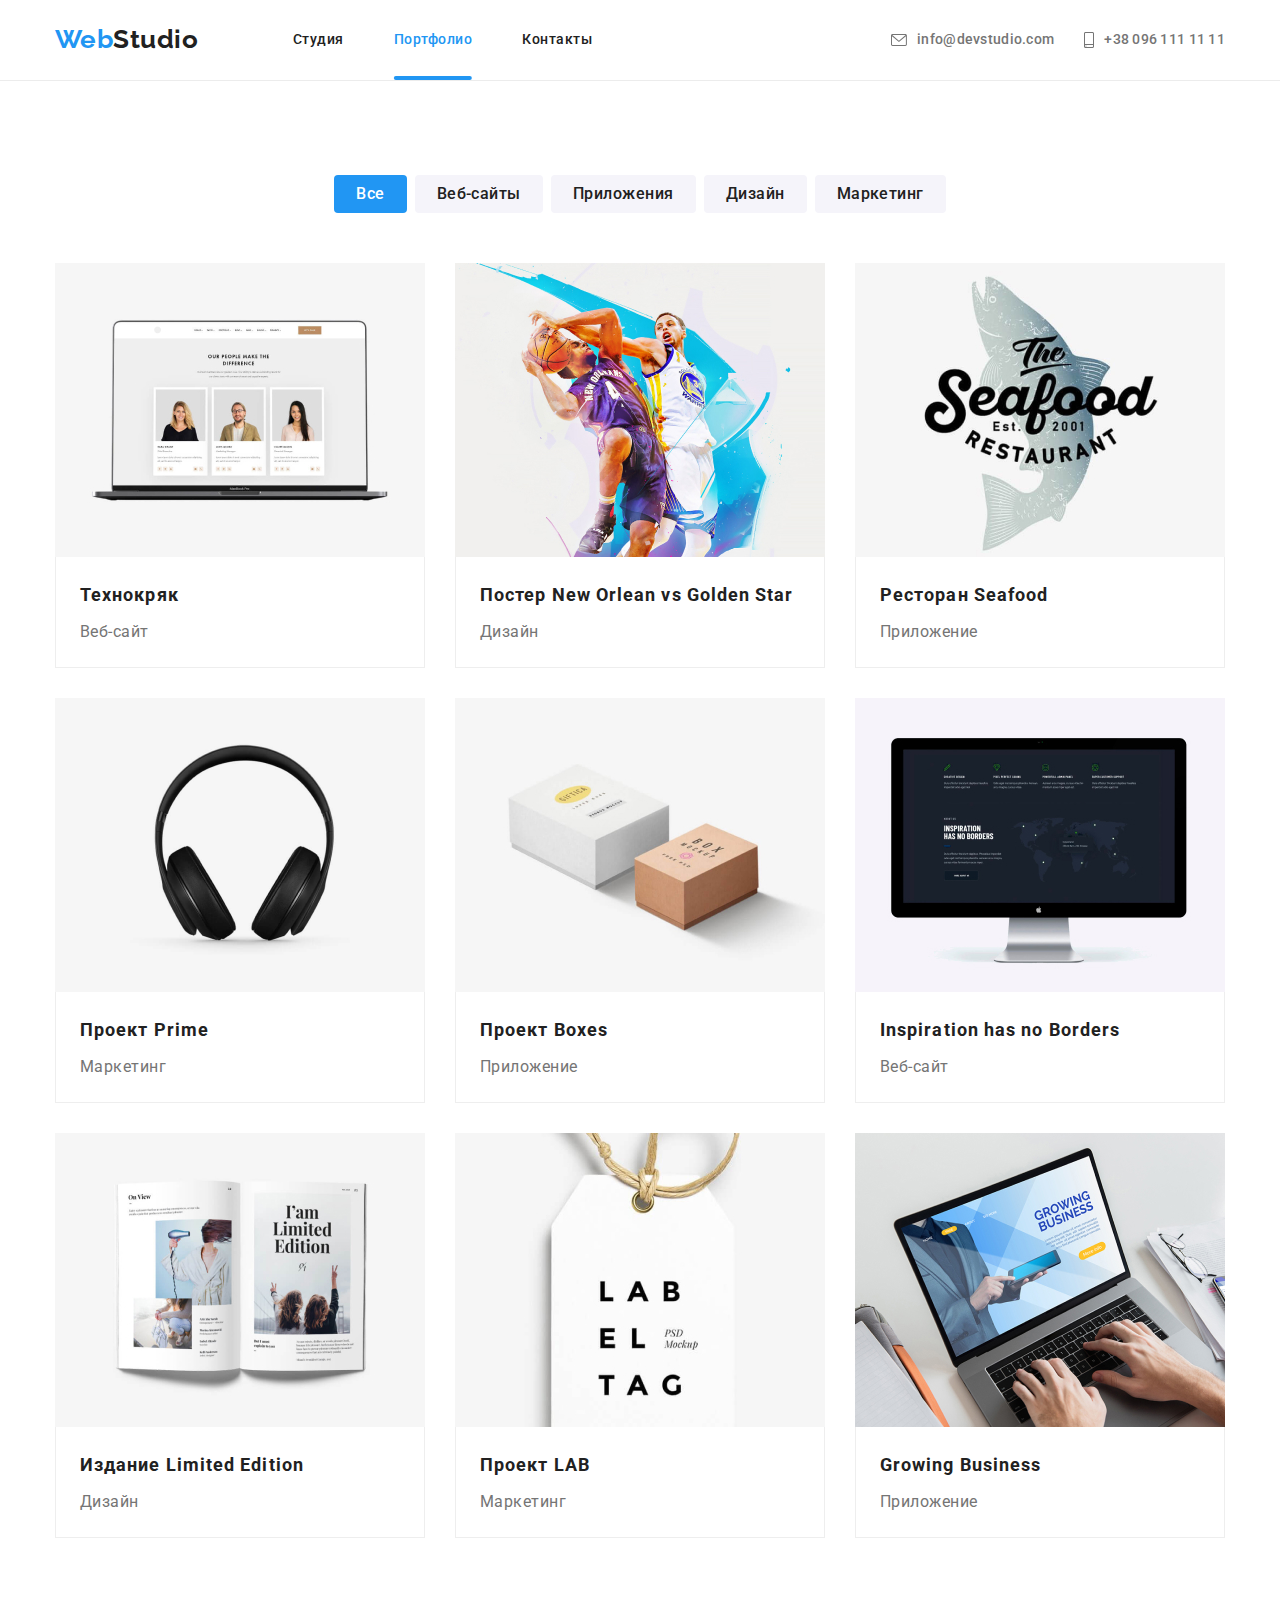
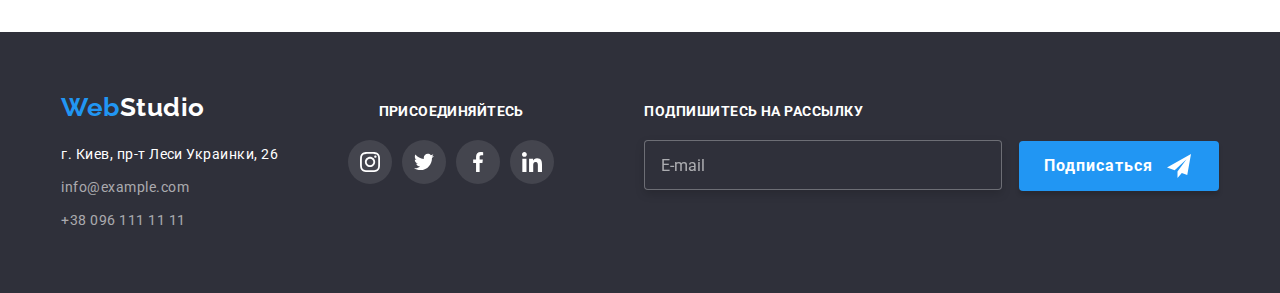
==== portfolio.html @ d3f5402f "HW 7 start" ====
<!DOCTYPE html>
<html lang="ru">
  <head>
    <meta charset="UTF-8" />
    <meta http-equiv="X-UA-Compatible" content="IE=edge" />
    <meta name="viewport" content="width=device-width, initial-scale=1.0" />
    <title>Portfolio</title>
    <link
      href="https://fonts.googleapis.com/css2?family=Raleway:wght@700&family=Roboto:wght@400;500;700;900&display=swap"
      rel="stylesheet"
    />
    <link
      rel="stylesheet"
      href="https://cdnjs.cloudflare.com/ajax/libs/modern-normalize/1.1.0/modern-normalize.min.css"
    />
    <link rel="stylesheet" href="./css/styles.css" />
  </head>
  <body>
    <!-- Шапка сайта -->
    <header class="main-header">
      <div class="container header-container">
        <nav class="main-nav">
          <a href="./index.html" class="logo">
            <span class="web">Web</span>Studio</a
          >
          <ul class="site-nav">
            <li class="item">
              <a class="link" href="./index.html">Студия</a>
            </li>
            <li class="item">
              <a class="link current" href="./portfolio.html">Портфолио</a>
            </li>
            <li class="item"><a class="link" href="">Контакты</a></li>
          </ul>
        </nav>
        <ul class="auth-nav list">
          <li class="item">
            <a href="mailto:info@devstudio.com" class="link">
              <svg width="16" height="12" class="contact-icon">
                <use href="./images/symbol-defs.svg#icon-envelope"></use>
              </svg>
              info@devstudio.com</a
            >
          </li>
          <li class="item">
            <a href="tel:+380961111111" class="link">
              <svg width="10" height="16" class="contact-icon">
                <use href="./images/symbol-defs.svg#icon-smartphone"></use></svg
              >+38 096 111 11 11</a
            >
          </li>
        </ul>
      </div>
    </header>
    <!-- фильтр -->
    <main>
      <section class="section filter">
        <div class="container">
          <h1 hidden>Навигация</h1>
          <ul class="filter-btn">
            <li class="btn">
              <button type="button" class="current">Все</button>
            </li>
            <li class="btn"><button type="button">Веб-сайты</button></li>
            <li class="btn"><button type="button">Приложения</button></li>
            <li class="btn"><button type="button">Дизайн</button></li>
            <li class="btn"><button type="button">Маркетинг</button></li>
          </ul>

          <ul class="filter-nav">
            <li class="nav-img">
              <article class="card">
                <div class="overlay-system">
                  <div class="card-thumb">
                    <img
                      src="./images/notebook.jpg"
                      alt="notebook"
                      width="370"
                    />
                  </div>

                  <div class="overlay">
                    <p class="overlay-text">
                      Ресурс предлагает комплексные предложения с разным уровнем
                      функционала и сервисов. Все это позволит посетителю
                      получить исчерпывающие сведения о компании или частном
                      лице.
                    </p>
                  </div>
                </div>
                <div class="card-content">
                  <h2 class="header">Технокряк</h2>
                  <p class="header paragrpaph">Веб-сайт</p>
                </div>
              </article>
            </li>

            <li class="nav-img">
              <article class="card">
                <div class="overlay-system">
                  <div class="card-thumb">
                    <img
                      src="./images/players.jpg"
                      alt="notebook"
                      width="370"
                    />
                  </div>

                  <div class="overlay">
                    <p class="overlay-text">
                      Ресурс предлагает комплексные предложения с разным уровнем
                      функционала и сервисов. Все это позволит посетителю
                      получить исчерпывающие сведения о компании или частном
                      лице.
                    </p>
                  </div>
                </div>
                <div class="card-content">
                  <h2 class="header">Постер New Orlean vs Golden Star</h2>
                  <p class="header paragrpaph">Дизайн</p>
                </div>
              </article>
            </li>

            <li class="nav-img">
              <article class="card">
                <div class="overlay-system">
                  <div class="card-thumb">
                    <img
                      src="./images/seafood.jpg"
                      alt="notebook"
                      width="370"
                    />
                  </div>

                  <div class="overlay">
                    <p class="overlay-text">
                      Ресурс предлагает комплексные предложения с разным уровнем
                      функционала и сервисов. Все это позволит посетителю
                      получить исчерпывающие сведения о компании или частном
                      лице.
                    </p>
                  </div>
                </div>
                <div class="card-content">
                  <h2 class="header">Ресторан Seafood</h2>
                  <p class="header paragrpaph">Приложение</p>
                </div>
              </article>
            </li>

            <li class="nav-img">
              <article class="card">
                <div class="overlay-system">
                  <div class="card-thumb">
                    <img
                      src="./images/headphones.png"
                      alt="notebook"
                      width="370"
                    />
                  </div>

                  <div class="overlay">
                    <p class="overlay-text">
                      Ресурс предлагает комплексные предложения с разным уровнем
                      функционала и сервисов. Все это позволит посетителю
                      получить исчерпывающие сведения о компании или частном
                      лице.
                    </p>
                  </div>
                </div>
                <div class="card-content">
                  <h2 class="header">Проект Prime</h2>
                  <p class="header paragrpaph">Маркетинг</p>
                </div>
              </article>
            </li>

            <li class="nav-img">
              <article class="card">
                <div class="overlay-system">
                  <div class="card-thumb">
                    <img src="./images/boxes.jpg" alt="notebook" width="370" />
                  </div>

                  <div class="overlay">
                    <p class="overlay-text">
                      Ресурс предлагает комплексные предложения с разным уровнем
                      функционала и сервисов. Все это позволит посетителю
                      получить исчерпывающие сведения о компании или частном
                      лице.
                    </p>
                  </div>
                </div>
                <div class="card-content">
                  <h2 class="header">Проект Boxes</h2>
                  <p class="header paragrpaph">Приложение</p>
                </div>
              </article>
            </li>

            <li class="nav-img">
              <article class="card">
                <div class="overlay-system">
                  <div class="card-thumb">
                    <img
                      src="./images/inspiration.jpg"
                      alt="notebook"
                      width="370"
                    />
                  </div>

                  <div class="overlay">
                    <p class="overlay-text">
                      Ресурс предлагает комплексные предложения с разным уровнем
                      функционала и сервисов. Все это позволит посетителю
                      получить исчерпывающие сведения о компании или частном
                      лице.
                    </p>
                  </div>
                </div>
                <div class="card-content">
                  <h2 class="header">Inspiration has no Borders</h2>
                  <p class="header paragrpaph">Веб-сайт</p>
                </div>
              </article>
            </li>

            <li class="nav-img">
              <article class="card">
                <div class="overlay-system">
                  <div class="card-thumb">
                    <img
                      src="./images/limited.jpg"
                      alt="notebook"
                      width="370"
                    />
                  </div>

                  <div class="overlay">
                    <p class="overlay-text">
                      Ресурс предлагает комплексные предложения с разным уровнем
                      функционала и сервисов. Все это позволит посетителю
                      получить исчерпывающие сведения о компании или частном
                      лице.
                    </p>
                  </div>
                </div>
                <div class="card-content">
                  <h2 class="header">Издание Limited Edition</h2>
                  <p class="header paragrpaph">Дизайн</p>
                </div>
              </article>
            </li>

            <li class="nav-img">
              <article class="card">
                <div class="overlay-system">
                  <div class="card-thumb">
                    <img src="./images/lab.jpg" alt="notebook" width="370" />
                  </div>

                  <div class="overlay">
                    <p class="overlay-text">
                      Ресурс предлагает комплексные предложения с разным уровнем
                      функционала и сервисов. Все это позволит посетителю
                      получить исчерпывающие сведения о компании или частном
                      лице.
                    </p>
                  </div>
                </div>
                <div class="card-content">
                  <h2 class="header">Проект LAB</h2>
                  <p class="header paragrpaph">Маркетинг</p>
                </div>
              </article>
            </li>

            <li class="nav-img">
              <article class="card">
                <div class="overlay-system">
                  <div class="card-thumb">
                    <img
                      src="./images/business.jpg"
                      alt="notebook"
                      width="370"
                    />
                  </div>

                  <div class="overlay">
                    <p class="overlay-text">
                      Ресурс предлагает комплексные предложения с разным уровнем
                      функционала и сервисов. Все это позволит посетителю
                      получить исчерпывающие сведения о компании или частном
                      лице.
                    </p>
                  </div>
                </div>
                <div class="card-content">
                  <h2 class="header">Growing Business</h2>
                  <p class="header paragrpaph">Приложение</p>
                </div>
              </article>
            </li>
          </ul>
        </div>
      </section>
    </main>
    <!-- футер -->
    <footer class="footer">
      <div class="container">
        <div class="footer-all">
          <div class="footer-contact">
            <a class="logo" href="./index.html"
              ><span class="accent">Web</span>Studio</a
            >
            <address class="location">
              <ul class="location-adress">
                <li>г. Киев, пр-т Леси Украинки, 26</li>
                <li>
                  <a class="connection" href="mailto:info@example.com"
                    >info@example.com</a
                  >
                </li>
                <li>
                  <a href="tel:+380961111111" class="connection"
                    >+38 096 111 11 11</a
                  >
                </li>
              </ul>
            </address>
          </div>
          <div class="soc">
            <p class="join">присоединяйтесь</p>
            <ul class="socials socials-footer">
              <li>
                <a href="" class="footer-link"
                  ><svg width="20" height="20" class="socials-links">
                    <use href="./images/symbol-defs.svg#icon-instagram-2"></use>
                  </svg>
                </a>
              </li>
              <li>
                <a href="" class="footer-link"
                  ><svg width="20" height="20" class="socials-links">
                    <use href="./images/symbol-defs.svg#icon-twitter-1"></use>
                  </svg>
                </a>
              </li>
              <li>
                <a href="" class="footer-link"
                  ><svg width="20" height="20" class="socials-links">
                    <use href="./images/symbol-defs.svg#icon-facebook-1"></use>
                  </svg>
                </a>
              </li>
              <li>
                <a href="" class="footer-link"
                  ><svg width="20" height="20" class="socials-links">
                    <use href="./images/symbol-defs.svg#icon-linkedin-1"></use>
                  </svg>
                </a>
              </li>
            </ul>
          </div>
          <div class="form-footer">
            <p>Подпишитесь на рассылку</p>
            <form name="email" autocomplete="on">
              <label>
                <input
                  type="text"
                  name="email"
                  placeholder="E-mail"
                  class="mail-form"
                />
              </label>

              <button type="submit" class="subscription-btn">
                Подписаться
                <svg width="24" height="24" class="subscription-icon">
                  <use href="./images/symbol-defs.svg#icon-send"></use>
                </svg>
              </button>
            </form>
          </div>
        </div>
      </div>
    </footer>
  </body>
</html>
---- css/styles.css ----
:root {
  --primary-text-color: #212121;
  --description-text-color: #757575;
  --accent-color: #2196f3;
  --primary-background-color: #ffffff;
}

body {
  font-family: "Roboto", "Raleway", sans-serif;
  background-color: var(--primary-background-color);
  color: var(--primary-text-color);
  letter-spacing: 0.03em;
  margin: 0;
}

ul li {
  list-style: none;
}

img {
  max-width: 100%;
  display: block;
  height: auto;
}

.container {
  width: 1200px;
  padding-left: 15px;
  padding-right: 15px;
  margin-left: auto;
  margin-right: auto;
}

.header-container {
  display: flex;
}
/* WebStudio logo */

nav .logo {
  color: var(--primary-text-color);
  font-family: Raleway, sans-serif;
  font-weight: 700;
  font-size: 26px;
  line-height: 1.2;
  text-decoration: none;
  margin: 0;
  transition: color 250ms cubic-bezier(0.4, 0, 0.2, 1);
}

.web {
  color: var(--accent-color);
}

nav .logo:hover,
nav .logo:focus {
  color: var(--accent-color);
}
/* навигация в хедере */

.main-header {
  border-bottom: 1px solid #ececec;
}

.site-nav {
  display: flex;
  margin: 0;
  padding: 0;
  margin-left: 93px;
}

.site-nav .item {
  position: relative;
}

.site-nav .item + .item {
  margin-left: 50px;
}

.site-nav .link {
  color: var(--primary-text-color);
  font-family: Roboto, sans-serif;
  font-weight: 500;
  font-size: 14px;
  line-height: 1.14;
  text-decoration: none;
  display: block;
  padding-top: 32px;
  padding-bottom: 32px;
  transition: color 250ms cubic-bezier(0.4, 0, 0.2, 1);
}

.site-nav .link:hover,
.site-nav .link:focus {
  color: var(--accent-color);
}

.site-nav .current {
  color: var(--accent-color);
}

.site-nav .current::after {
  position: absolute;
  content: "";
  top: 100%;
  left: 50%;
  transform: translate(-50%, -100%);
  width: 100%;
  height: 4px;
  background-color: var(--accent-color);
  border-radius: 2px;
}

.list {
  padding: 0;
}

.auth-nav .link {
  color: var(--description-text-color);
  font-family: Roboto, sans-serif;
  font-weight: 500;
  font-size: 14px;
  line-height: 1.14;
  letter-spacing: 0.02em;
  text-decoration: none;
  display: flex;
  align-items: center;
  fill: var(--description-text-color);
  padding-top: 32px;
  padding-bottom: 32px;
  transition: color 250ms cubic-bezier(0.4, 0, 0.2, 1),
    fill 250ms cubic-bezier(0.4, 0, 0.2, 1);
}

.auth-nav {
  display: flex;
  margin-left: auto;
  margin-bottom: 0;
  margin-top: 0;
  align-items: center;
}

.auth-nav .item:last-child {
  margin: 0;
}

.auth-nav .item + .item {
  margin-left: 30px;
}

.auth-nav .link:hover,
.auth-nav .link:focus {
  color: var(--accent-color);
  fill: var(--accent-color);
}

/* Секция герой */
.section.hero {
  text-align: center;
  max-width: 1600px;
  padding-top: 200px;
  padding-bottom: 200px;
  background-color: #2f303a;
  background-position: center;
  background-size: cover;
  background-repeat: no-repeat;
  background-image: linear-gradient(
      rgba(47, 48, 58, 0.4) 100%,
      rgba(47, 48, 58, 0.4) 100%
    ),
    url(../images/hero.jpg);
}

.hero .decision {
  font-family: Roboto, sans-serif;
  font-weight: 900;
  font-size: 44px;
  line-height: 1.36;
  text-align: center;
  letter-spacing: 0.06em;
  text-transform: uppercase;
  color: var(--primary-background-color);
  margin: 0;
  margin-bottom: 30px;
}

.hero-button {
  cursor: pointer;
  color: var(--primary-background-color);
  background-color: var(--accent-color);
  font-family: Roboto, sans-serif;
  font-weight: 700;
  font-size: 16px;
  line-height: 1.88;
  display: inline-block;
  letter-spacing: 0.06em;
  padding: 10px 32px;
  border-radius: 4px;
  border: none;
  text-align: center;
  transition: background-color 250ms cubic-bezier(0.4, 0, 0.2, 1);
}

.hero-button:hover,
.hero-button:focus {
  background-color: #188ce8;
}

/* основная секция */

.main-nav {
  display: flex;
  align-items: center;
}

.details {
  font-family: Roboto, sans-serif;
}

.details-description {
  font-family: Roboto, sans-serif;
  font-weight: 700;
  font-size: 14px;
  line-height: 1.14;
  text-transform: uppercase;
  margin: 0;
  margin-bottom: 10px;
}

.details-information {
  color: var(--description-text-color);
  font-size: 14px;
  line-height: 1.71;
  margin: 0;
  width: 270px;
}

.container-details {
  margin: 0;
  padding: 0;
  display: flex;
}

.container-details li {
  margin-right: 30px;
}

.container-details li:last-child {
  margin: 0;
}

.details-logo {
  font-family: Roboto, sans-serif;
  font-weight: 700;
  font-size: 36px;
  line-height: 1.17;
  margin: 0;
  margin-bottom: 50px;
  text-align: center;
}

.work-list {
  margin: 0;
  padding: 0;
  display: flex;
}

.work-list li {
  width: 370px;
  margin-right: 30px;
}

.work-list li {
  position: relative;
}

.work-list p {
  position: absolute;
  width: 100%;
  height: 70px;
  bottom: 0;
  left: 0;
  margin: 0;
  color: var(--primary-background-color);
  text-align: center;

  font-family: "Roboto", sans-serif;
  font-weight: 700;
  font-size: 14px;
  line-height: 1.14;
  padding-bottom: 27px;
  padding-top: 27px;
  text-transform: uppercase;

  background-color: rgba(47, 48, 58, 0.8);
}

.work-list li:last-child {
  margin-right: 0;
}

/* Наша команда */

.teamates {
  display: flex;
}

.our-teamates {
  margin-right: 30px;
}

.our-teamates:last-child {
  margin-right: 0;
}

.team-list {
  background: #f5f4fa;
}

.teamates {
  margin: 0;
  padding: 0;
}

.team-list h2 {
  font-weight: 700;
  font-size: 36px;
  line-height: 1.16;
  margin: 0;
  margin-bottom: 50px;
  text-align: center;
}

.team-list h3 {
  font-family: Roboto, sans-serif;
  font-weight: 500;
  font-size: 16px;
  line-height: 1.18;
  margin: 0;
  text-align: center;
  margin-bottom: 10px;
}

.team-list p {
  font-size: 16px;
  line-height: 1.18;
  color: var(--description-text-color);
  margin: 0;
  text-align: center;
}

/* Футер */
.footer {
  background-color: #2f303a;
  padding: 60px 0;
}

.logo {
  font-family: Raleway, sans-serif;
  min-width: 145px;
  font-weight: 700;
  font-size: 26px;
  line-height: 1.19;
  text-decoration: none;
  color: var(--primary-background-color);
  display: inline-block;
  margin-bottom: 20px;
  transition: color 250ms cubic-bezier(0.4, 0, 0.2, 1);
}

.logo:hover,
.logo:focus {
  color: var(--accent-color);
}

.logo .accent {
  color: var(--accent-color);
}

.location {
  font-size: 14px;
  line-height: 1.71;
  color: var(--primary-background-color);
  font-style: normal;
}

.location ul {
  margin: 0;
  padding: 0;
}

.location li {
  margin-bottom: 9px;
}

.location li:last-child {
  margin-bottom: 0;
}

.adress .connection {
  margin-bottom: 9px;
}

.connection {
  font-family: Roboto, sans-serif;
  font-size: 14px;
  line-height: 1.71;
  color: rgba(255, 255, 255, 0.6);
  text-decoration: none;
  font-style: normal;
  transition: color 250ms cubic-bezier(0.4, 0, 0.2, 1);
}

.connection:hover,
.connection:focus {
  color: var(--accent-color);
}

/* Портфолио */
/* фильтр */

.btn {
  margin-right: 8px;
}

.btn:last-child {
  margin: 0;
}

.filter button {
  cursor: pointer;
  color: var(--primary-text-color);
  font-family: Roboto, sans-serif;
  font-weight: 500;
  font-size: 16px;
  line-height: 1.62;
  padding: 6px 22px;
  border: none;
  border-radius: 4px;
  background-color: #f5f4fa;
  text-align: center;
  letter-spacing: 0.03em;
  transition: color 250ms cubic-bezier(0.4, 0, 0.2, 1),
    background-color 250ms cubic-bezier(0.4, 0, 0.2, 1),
    box-shadow 250ms cubic-bezier(0.4, 0, 0.2, 1);
}

.filter-btn {
  display: flex;
  justify-content: center;
  margin-bottom: 50px;
  margin-top: 0;
  padding: 0;
}

.filter-btn .current {
  color: var(--primary-background-color);
  background-color: var(--accent-color);
}

.filter button:hover,
.filter button:focus {
  color: var(--primary-background-color);
  background-color: var(--accent-color);
  box-shadow: 0px 3px 1px rgba(0, 0, 0, 0.1), 0px 1px 2px rgba(0, 0, 0, 0.08),
    0px 2px 2px rgba(0, 0, 0, 0.12);
}

.filter-nav {
  display: flex;
  flex-wrap: wrap;
  padding-top: 94px;
  padding-bottom: 94px;
  margin: 0;
  padding: 0;
  justify-content: center;
}

.filter-nav .nav-img {
  width: 370px;
  margin-right: 30px;
}

.filter-nav .nav-img:nth-child(3n) {
  margin-right: 0;
}

.nav-img:nth-last-child(-n + 3) {
  margin-bottom: 0;
}

.nav-img {
  margin-bottom: 30px;
}

.filter h2 {
  font-family: Roboto, sans-serif;
  font-weight: 700;
  font-size: 18px;
  line-height: 2;
  letter-spacing: 0.06em;
  margin: 0;
  padding: 0;
  margin-bottom: 4px;
}

.filter p {
  font-family: Roboto;
  font-size: 16px;
  line-height: 1.88;
  color: var(--description-text-color);
  margin: 0;
}

.section {
  padding-top: 94px;
  padding-bottom: 94px;
  margin-right: auto;
  margin-left: auto;
}

.work {
  padding-top: 0;
}

/* карточки портфолио */

.card {
  cursor: pointer;
  transition: box-shadow 250ms cubic-bezier(0.4, 0, 0.2, 1);
}

.card:hover,
.card:focus {
  box-shadow: 0px 3px 1px rgba(0, 0, 0, 0.1), 0px 1px 2px rgba(0, 0, 0, 0.08),
    0px 2px 2px rgba(0, 0, 0, 0.12);
}

.card-content {
  padding: 20px 24px;
}

.cards-thumb {
  margin-bottom: 30px;
}

.card-content {
  border-left: 1px solid #eeeeee;
  border-right: 1px solid #eeeeee;
  border-bottom: 1px solid #eeeeee;
  background-color: var(--primary-background-color);
}

.cards {
  box-shadow: 0px 1px 3px rgba(0, 0, 0, 0.12), 0px 1px 1px rgba(0, 0, 0, 0.14),
    0px 2px 1px rgba(0, 0, 0, 0.2);
  margin: 0;
  padding: 0;
  background-color: var(--primary-background-color);
  border-radius: 0px 0px 4px 4px;
  padding-bottom: 30px;
}

.cards-content p {
  margin-bottom: 16px;
}

/* icons */

.icons {
  display: flex;
  align-items: center;
  justify-content: center;
  width: 270px;
  height: 120px;
  text-align: center;
  margin-bottom: 30px;
  background-color: #f5f4fa;
  border-radius: 4px;
}

.contact-icon {
  margin-right: 10px;
  text-align: center;
  justify-content: center;
}

/* team icons */

.socials li {
  margin-right: 10px;
  padding: 0;

  border-radius: 50%;

  text-align: center;
  align-items: center;
  justify-content: center;
  padding-bottom: 30px;
}

.networks-link {
  width: 44px;
  height: 44px;
  display: flex;
  text-align: center;
  align-items: center;
  justify-content: center;
  border-radius: 50%;
  color: #afb1b8;
  transition: background-color 250ms cubic-bezier(0.4, 0, 0.2, 1),
    color 250ms cubic-bezier(0.4, 0, 0.2, 1);
}

.socials-links {
  fill: currentColor;
}

.networks-link:hover,
.networks-link:focus {
  background-color: #188ce8;
  color: var(--primary-background-color);
}

.socials li:last-child {
  margin: 0;
}

/* постоянные клиенты */

.costumers-title {
  margin: 0;
  margin-bottom: 50px;
  text-align: center;
  font-family: "Roboto", sans-serif;
  font-style: normal;
  font-weight: 700;
  font-size: 36px;
  line-height: 1.16;
  text-align: center;
  letter-spacing: 0.03em;
}

.companies {
  margin: 0;
  padding: 0;
  display: flex;
  text-align: center;
  align-items: center;
  justify-content: center;
}

.company-titles {
  margin-right: 30px;
  display: flex;
  align-items: center;
  justify-content: center;
}

.company-titles:last-child {
  margin: 0;
}

.company-titles .company-link {
  display: flex;
  width: 170px;
  height: 92px;
  border: 1px solid #afb1b8;
  color: #afb1b8;
  text-align: center;
  align-items: center;
  justify-content: center;
  border-radius: 4px;
  transition: color 250ms cubic-bezier(0.4, 0, 0.2, 1),
    border-color 250ms cubic-bezier(0.4, 0, 0.2, 1);
}

.comp-logo {
  fill: currentColor;
}

.company-titles .company-link:hover,
.company-titles .company-link:focus {
  color: var(--accent-color);
  border: 1px solid var(--accent-color);
}

/* footer links */

.soc .join {
  color: var(--primary-background-color);
  font-family: "Roboto", sans-serif;
  font-weight: 700;
  font-size: 14px;
  line-height: 1.14;
  letter-spacing: 0.03em;
  text-transform: uppercase;
  text-align: center;
  margin: 0;
  margin-bottom: 20px;
}

.socials {
  display: flex;
  text-align: center;
  align-items: center;
  justify-content: center;
  margin: 0;
  padding: 0;
}

.socials li {
  padding: 0;
}

.socials-footer {
  display: flex;
  text-align: center;
  justify-content: center;
}

.socials-footer .footer-link {
  display: flex;
  width: 44px;
  height: 44px;
  display: flex;
  text-align: center;
  align-items: center;
  justify-content: center;
  border-radius: 50%;
  color: var(--primary-background-color);
  background-color: rgba(255, 255, 255, 0.1);
  transition: background-color 250ms cubic-bezier(0.4, 0, 0.2, 1);
}

.socials-links {
  fill: currentColor;
}

.socials-footer li {
  padding: 0;
}

.footer-link:hover,
.footer-link:focus {
  background-color: #188ce8;
  color: var(--primary-background-color);
}

.footer-all {
  display: flex;
  align-items: baseline;
  justify-content: center;
}

.footer-contact {
  margin-right: 70px;
}

/* backdrop Заказать услугу */

.backdrop {
  position: fixed;
  top: 0;
  left: 0;
  width: 100%;
  height: 100%;
  background-color: rgba(0, 0, 0, 0.2);
  opacity: 1;

  transition: opacity 500ms cubic-bezier(0.4, 0, 0.2, 1);
}

.backdrop.is-hidden {
  pointer-events: none;
  opacity: 0;
  visibility: visible;
}

.backdrop.is-hidden .modal {
  transform: translate(-50%, -50%) scale(1.1);
}

.modal {
  display: flex;
  align-items: center;
  position: absolute;
  top: 50%;
  left: 50%;
  transform: translate(-50%, -50%) scale(1);
  width: 528px;
  height: 581px;

  background-color: var(--primary-background-color);
  box-shadow: 0px 1px 3px rgba(0, 0, 0, 0.12), 0px 1px 1px rgba(0, 0, 0, 0.14),
    0px 2px 1px rgba(0, 0, 0, 0.2);
  border-radius: 4px;

  transition: transform 500ms cubic-bezier(0.4, 0, 0.2, 1);
  text-align: center;
  padding: 40px;
}

.modal b {
  font-family: "Roboto", sans-serif;

  font-weight: 700;
  font-size: 20px;
  line-height: 1.15;
  margin-bottom: 12px;
  letter-spacing: 0.03em;
}

.modal-close {
  cursor: pointer;
  position: absolute;
  top: 8px;
  right: 8px;
  width: 30px;
  height: 30px;
  border: 1px solid rgba(0, 0, 0, 0.1);
  border-radius: 50%;
  background-color: var(--primary-background-color);
  color: #000000;
  transition: color 250ms cubic-bezier(0.4, 0, 0.2, 1),
    border-color 250ms cubic-bezier(0.4, 0, 0.2, 1);
  padding: 0;
}

.modal-icon {
  position: absolute;
  top: 50%;
  left: 50%;
  transform: translate(-50%, -50%);
  fill: currentColor;
}

.modal-close:hover,
.modal-close:focus {
  color: var(--accent-color);
  border-color: var(--accent-color);
}

.overlay-system {
  overflow: hidden;
  position: relative;
}

.overlay {
  position: absolute;
  width: 100%;
  height: 100%;
  background-color: rgba(33, 150, 243, 0.9);
  padding: 63px 24px;
  transition: transform 250ms cubic-bezier(0.4, 0, 0.2, 1);
}

.overlay .overlay-text {
  font-family: "Roboto", sans-serif;
  font-size: 18px;
  line-height: 1.56;
  letter-spacing: 0.03em;
  color: var(--primary-background-color);
}

.card:hover .overlay {
  transform: translate(0%, -100%);
}

/* Подпишитесь на рассылку футер */
.soc {
  margin-right: 90px;
}

.form-footer {
  display: block;
  align-items: center;
  justify-content: center;
}

.form-footer p {
  font-family: "Roboto", sans-serif;
  font-weight: 700;
  font-size: 14px;
  line-height: 1.14;
  text-transform: uppercase;
  color: var(--primary-background-color);
  margin: 0;
  margin-bottom: 20px;
}

.subscription-btn {
  font-family: "Roboto", sans-serif;

  font-weight: 700;
  font-size: 16px;
  line-height: 1.9;
  width: 200px;
  height: 50px;
  color: var(--primary-background-color);
  padding-left: 20px;
  padding-right: 60px;
  padding-top: 10px;
  padding-bottom: 10px;
  background-color: var(--accent-color);
  border: none;
  border-radius: 4px;
  letter-spacing: 0.06em;
  box-shadow: 0px 4px 4px rgba(0, 0, 0, 0.15);
  position: relative;
  text-align: center;
  cursor: pointer;
  transition: background-color 250ms cubic-bezier(0.4, 0, 0.2, 1);
}

.form-footer input {
  width: 358px;
  height: 50px;
  border: 1px solid rgba(255, 255, 255, 0.3);
  filter: drop-shadow(0px 4px 4px rgba(0, 0, 0, 0.15));
  border-radius: 4px;
  background-color: #2f303a;
  outline: none;
  padding-left: 16px;
  margin-right: 12px;
  transition: border 250ms cubic-bezier(0.4, 0, 0.2, 1);
}

.form-footer ::placeholder {
  color: rgba(255, 255, 255, 0.6);
}

.subscription-icon {
  position: absolute;
  right: 28px;
  top: 13px;
}

.subscription-btn:hover,
.subscription-btn:focus {
  background-color: #188ce8;
}

.form-footer input:hover,
.form-footer input:focus {
  border: 1px solid #188ce8;
}

/* Форма модального окна */

.modal-form {
  margin: 0;
  width: 448px;
  height: 40px;
  outline: none;
  transition: border 250ms cubic-bezier(0.4, 0, 0.2, 1);
}

.sign-form {
  display: flex;
  flex-direction: column;
  align-items: center;
  text-align: left;
  font-family: "Roboto", sans-serif;
  font-style: normal;
  font-weight: 400;
  font-size: 12px;
  line-height: 1.16;
  letter-spacing: 0.01em;
}

.sign-form textarea {
  margin: 0;
  width: 448px;
  height: 120px;
  resize: none;
  transition: border 250ms cubic-bezier(0.4, 0, 0.2, 1);
}

.sign-form textarea {
  font-family: "Roboto", sans-serif;
  margin: 0;

  font-size: 14px;
  line-height: 1.14;
  letter-spacing: 0.01em;

  padding: 12px 16px;
  border: 1px solid rgba(33, 33, 33, 0.2);
  border-radius: 4px;
  outline: none;
}

.sign-in label {
  position: relative;
}

.form-item {
  display: flex;
  flex-direction: column;
  width: 100%;

  margin-bottom: 10px;
}

.form-item--last {
  margin-bottom: 20px;
}

.sign-in input {
  margin: 0;

  padding: 12px 12px 12px 42px;
  border: 1px solid rgba(33, 33, 33, 0.2);
  border-radius: 4px;
}

.modal-icons {
  position: absolute;
  top: 30px;
  left: 12px;
  color: var(--accent-color);
  transition: fill 250ms cubic-bezier(0.4, 0, 0.2, 1);
}

.sign-in {
  align-items: center;
  display: flex;
  flex-direction: column;
  font-family: "Roboto", sans-serif;
  font-size: 12px;
  line-height: 1.6;
  letter-spacing: 0.01em;
  color: var(--description-text-color);
}

.form-field {
  font-family: "Roboto", sans-serif;
  font-size: 14px;
  line-height: 1.71;

  letter-spacing: 0.03em;
  text-align: center;

  color: var(--description-text-color);
}

.container-btn {
  text-align: center;
}

.accept-button {
  text-align: center;
  padding: 0;
  margin-right: 0;
  margin-top: 30px;
  width: 200px;
  height: 50px;
  color: var(--primary-background-color);
  background-color: var(--accent-color);

  font-family: "Roboto", sans-serif;
  font-weight: 700;
  font-size: 16px;
  line-height: 1.88;

  letter-spacing: 0.06em;

  border: none;
  box-shadow: 0px 4px 4px rgba(0, 0, 0, 0.15);
  border-radius: 4px;
  cursor: pointer;
  transition: background-color 250ms cubic-bezier(0.4, 0, 0.2, 1);
}

.accept-button:hover,
.accept-button:focus {
  background-color: #188ce8;
}

.form-item ::placeholder {
  color: rgba(117, 117, 117, 0.5);
}

.policy input {
  border: none;
  outline: none;
}

.policy {
  font-family: "Roboto", sans-serif;

  font-size: 14px;
  line-height: 1.71;

  letter-spacing: 0.03em;
  color: var(--description-text-color);
  border: none;
  outline: none;
}

.policy-link {
  color: var(--accent-color);
  margin-left: 4px;
}

.sign-form textarea:hover {
  border: 1px solid var(--accent-color);
}

.sign-form textarea:focus {
  border: 1px solid var(--accent-color);
  outline: 1px solid var(--accent-color);
}

.form-item:hover .modal-icons {
  fill: var(--accent-color);
}

.form-item:hover .modal-form {
  border: 1px solid var(--accent-color);
}

.modal-form:focus + .modal-icons {
  fill: #2196f3;
}

.modal-form:focus {
  border: 1px solid var(--accent-color);
  outline: 1px solid var(--accent-color);
}

.checkbox {
  position: absolute;
  width: 1px;
  height: 1px;
  margin: -1px;
  border: 0;
  padding: 0;

  white-space: nowrap;
  clip-path: inset(100%);
  clip: rect(0 0 0 0);
  overflow: hidden;
}

.icon-checkbox {
  content: "";
  display: inline-block;
  width: 16px;
  height: 15px;
  border: 2px solid var(--primary-text-color);
  border-radius: 2px;
  transition: border-color 250ms cubic-bezier(0.4, 0, 0.2, 1);
  margin-right: 7px;
}

.checkbox:checked + .icon-checkbox {
  background-color: var(--accent-color);
  background-image: url(../images/accept-icon.svg);
  background-size: contain;
  background-origin: border-box;
  border-color: var(--accent-color);
}

.policy {
  display: flex;
  cursor: pointer;
  align-items: center;
  justify-content: center;
}

.policy:hover .icon-checkbox {
  border-color: var(--accent-color);
}

.mail-form:focus {
  outline: 1px solid var(--accent-color);
  color: var(--primary-background-color);
  font-family: "Roboto", sans-serif;

  font-weight: 400;
  font-size: 14px;
  line-height: 1.14;
  letter-spacing: 0.03em;
}
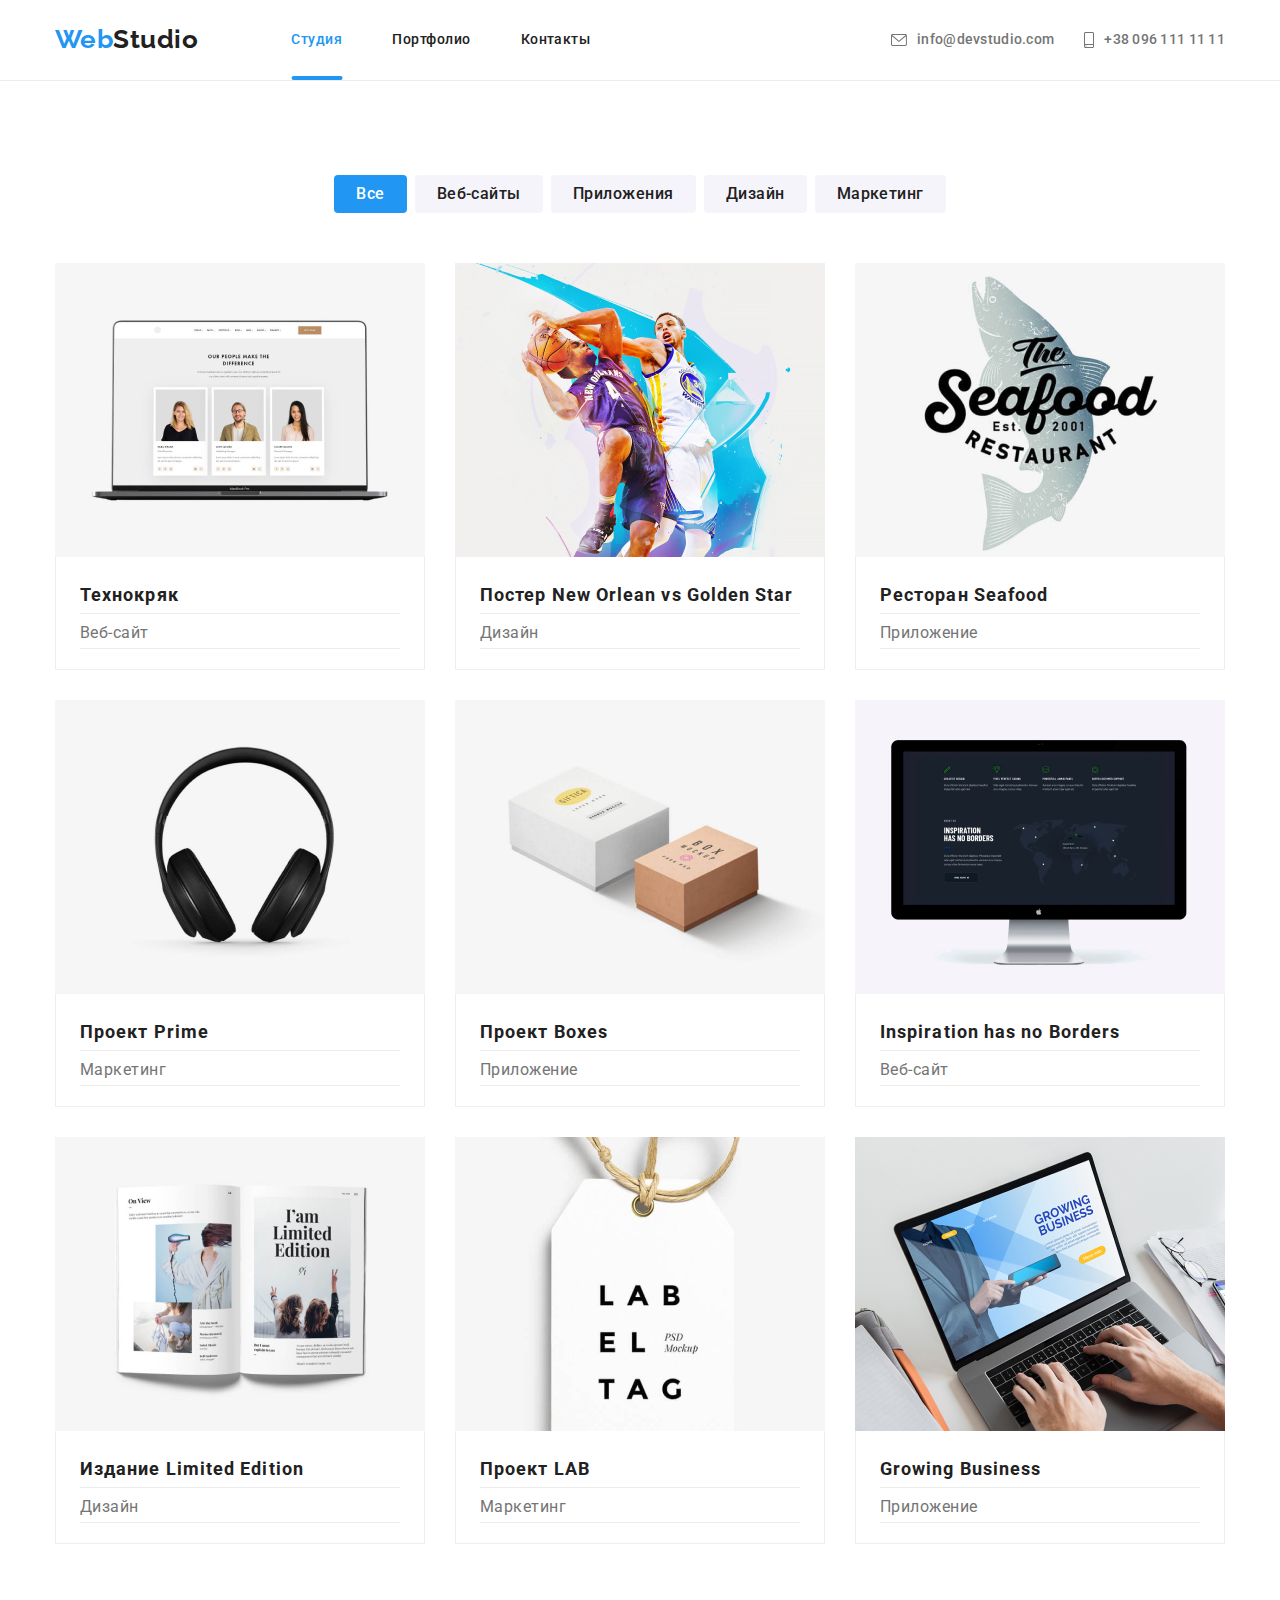
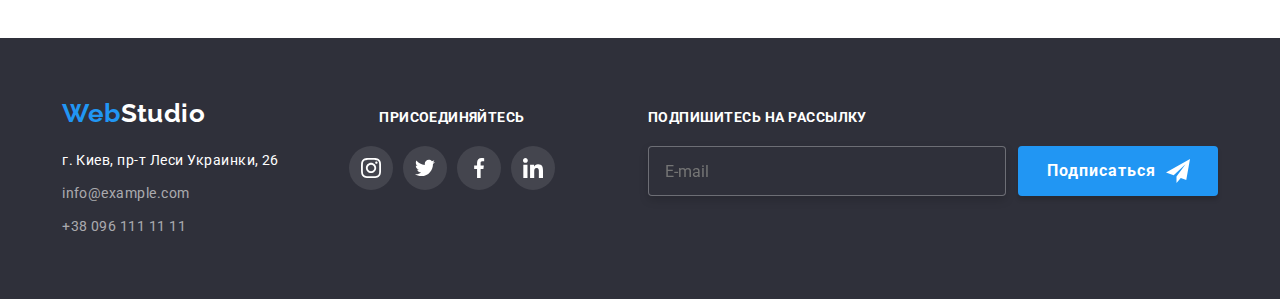
==== commit 4fbf7ef0: "header and footer" ====
--- a/portfolio.html
+++ b/portfolio.html
@@ -17,34 +17,41 @@
   </head>
   <body>
     <!-- Шапка сайта -->
-    <header class="main-header">
-      <div class="container header-container">
+    <header class="header">
+      <div class="site-container header__site-container">
         <nav class="main-nav">
-          <a href="./index.html" class="logo">
-            <span class="web">Web</span>Studio</a
+          <a href="./index.html" class="main-nav__logo">
+            <span class="main-nav__label">Web</span>Studio</a
           >
           <ul class="site-nav">
-            <li class="item">
-              <a class="link" href="./index.html">Студия</a>
-            </li>
-            <li class="item">
-              <a class="link current" href="./portfolio.html">Портфолио</a>
-            </li>
-            <li class="item"><a class="link" href="">Контакты</a></li>
+            <li class="site-nav__item">
+              <a class="site-nav__link site-nav__current" href="./index.html"
+                >Студия</a
+              >
+            </li>
+            <li class="site-nav__item">
+              <a class="site-nav__link" href="./portfolio.html">Портфолио</a>
+            </li>
+            <li class="site-nav__item">
+              <a class="site-nav__link" href="">Контакты</a>
+            </li>
           </ul>
         </nav>
-        <ul class="auth-nav list">
-          <li class="item">
-            <a href="mailto:info@devstudio.com" class="link">
-              <svg width="16" height="12" class="contact-icon">
+
+        <!-- Почта и телефон -->
+
+        <ul class="auth-nav">
+          <li class="auth-nav__item">
+            <a href="mailto:info@devstudio.com" class="auth-nav__link">
+              <svg width="16" height="12" class="auth-nav__icon">
                 <use href="./images/symbol-defs.svg#icon-envelope"></use>
               </svg>
               info@devstudio.com</a
             >
           </li>
-          <li class="item">
-            <a href="tel:+380961111111" class="link">
-              <svg width="10" height="16" class="contact-icon">
+          <li class="auth-nav__item">
+            <a href="tel:+380961111111" class="auth-nav__link">
+              <svg width="10" height="16" class="auth-nav__icon">
                 <use href="./images/symbol-defs.svg#icon-smartphone"></use></svg
               >+38 096 111 11 11</a
             >
@@ -308,76 +315,86 @@
     </main>
     <!-- футер -->
     <footer class="footer">
-      <div class="container">
-        <div class="footer-all">
+      <div class="site-container">
+        <div class="footer-container">
           <div class="footer-contact">
-            <a class="logo" href="./index.html"
-              ><span class="accent">Web</span>Studio</a
+            <a class="footer-contact__logo" href="./index.html"
+              ><span class="footer-contact__span">Web</span>Studio</a
             >
-            <address class="location">
-              <ul class="location-adress">
-                <li>г. Киев, пр-т Леси Украинки, 26</li>
-                <li>
-                  <a class="connection" href="mailto:info@example.com"
+            <address class="footer-contact__location">
+              <ul class="footer-contact__list">
+                <li class="footer-contact__item">
+                  г. Киев, пр-т Леси Украинки, 26
+                </li>
+                <li class="footer-contact__item">
+                  <a
+                    class="footer-contact__connection"
+                    href="mailto:info@example.com"
                     >info@example.com</a
                   >
                 </li>
-                <li>
-                  <a href="tel:+380961111111" class="connection"
+                <li class="footer-contact__item">
+                  <a href="tel:+380961111111" class="footer-contact__connection"
                     >+38 096 111 11 11</a
                   >
                 </li>
               </ul>
             </address>
           </div>
-          <div class="soc">
-            <p class="join">присоединяйтесь</p>
-            <ul class="socials socials-footer">
-              <li>
-                <a href="" class="footer-link"
-                  ><svg width="20" height="20" class="socials-links">
+
+          <!-- Социальные сети -->
+
+          <div class="socials-links">
+            <p class="socials-links__join">присоединяйтесь</p>
+            <ul class="socials-links__list">
+              <li class="socials-links__item">
+                <a href="" class="socials-links__link"
+                  ><svg width="20" height="20">
                     <use href="./images/symbol-defs.svg#icon-instagram-2"></use>
                   </svg>
                 </a>
               </li>
-              <li>
-                <a href="" class="footer-link"
-                  ><svg width="20" height="20" class="socials-links">
+              <li class="socials-links__item">
+                <a href="" class="socials-links__link"
+                  ><svg width="20" height="20">
                     <use href="./images/symbol-defs.svg#icon-twitter-1"></use>
                   </svg>
                 </a>
               </li>
-              <li>
-                <a href="" class="footer-link"
-                  ><svg width="20" height="20" class="socials-links">
+              <li class="socials-links__item">
+                <a href="" class="socials-links__link"
+                  ><svg width="20" height="20">
                     <use href="./images/symbol-defs.svg#icon-facebook-1"></use>
                   </svg>
                 </a>
               </li>
-              <li>
-                <a href="" class="footer-link"
-                  ><svg width="20" height="20" class="socials-links">
+              <li class="socials-links__item">
+                <a href="" class="socials-links__link"
+                  ><svg width="20" height="20">
                     <use href="./images/symbol-defs.svg#icon-linkedin-1"></use>
                   </svg>
                 </a>
               </li>
             </ul>
           </div>
+
+          <!-- Форма подписки -->
+
           <div class="form-footer">
-            <p>Подпишитесь на рассылку</p>
-            <form name="email" autocomplete="on">
+            <p class="form-footer__name">Подпишитесь на рассылку</p>
+            <form name="email" autocomplete="on" class="subscription">
               <label>
                 <input
                   type="text"
                   name="email"
                   placeholder="E-mail"
-                  class="mail-form"
+                  class="subscription__label"
                 />
               </label>
 
-              <button type="submit" class="subscription-btn">
+              <button type="submit" class="subscription__btn">
                 Подписаться
-                <svg width="24" height="24" class="subscription-icon">
+                <svg width="24" height="24" class="subscription__icon">
                   <use href="./images/symbol-defs.svg#icon-send"></use>
                 </svg>
               </button>
--- a/css/styles.css
+++ b/css/styles.css
@@ -22,8 +22,17 @@
   display: block;
   height: auto;
 }
-
-.container {
+/* header */
+
+.header {
+  border-bottom: 1px solid #ececec;
+}
+
+.header__site-container {
+  display: flex;
+}
+
+.site-container {
   width: 1200px;
   padding-left: 15px;
   padding-right: 15px;
@@ -31,12 +40,14 @@
   margin-right: auto;
 }
 
-.header-container {
-  display: flex;
-}
 /* WebStudio logo */
 
-nav .logo {
+.main-nav {
+  display: flex;
+  align-items: center;
+}
+
+.main-nav__logo {
   color: var(--primary-text-color);
   font-family: Raleway, sans-serif;
   font-weight: 700;
@@ -47,19 +58,16 @@
   transition: color 250ms cubic-bezier(0.4, 0, 0.2, 1);
 }
 
-.web {
+.main-nav__logo:hover,
+.main-nav__logo:focus {
   color: var(--accent-color);
 }
 
-nav .logo:hover,
-nav .logo:focus {
+.main-nav__label {
   color: var(--accent-color);
 }
-/* навигация в хедере */
-
-.main-header {
-  border-bottom: 1px solid #ececec;
-}
+
+/* Студия, Портфорлио, Контакты */
 
 .site-nav {
   display: flex;
@@ -68,15 +76,16 @@
   margin-left: 93px;
 }
 
-.site-nav .item {
+.site-nav__item {
   position: relative;
-}
-
-.site-nav .item + .item {
-  margin-left: 50px;
-}
-
-.site-nav .link {
+  margin-right: 50px;
+}
+
+.site-nav__item:last-child {
+  margin-right: 0;
+}
+
+.site-nav__link {
   color: var(--primary-text-color);
   font-family: Roboto, sans-serif;
   font-weight: 500;
@@ -89,16 +98,16 @@
   transition: color 250ms cubic-bezier(0.4, 0, 0.2, 1);
 }
 
-.site-nav .link:hover,
-.site-nav .link:focus {
+.site-nav__link:hover,
+.site-nav__link:focus {
   color: var(--accent-color);
 }
 
-.site-nav .current {
+.site-nav__current {
   color: var(--accent-color);
 }
 
-.site-nav .current::after {
+.site-nav__current::after {
   position: absolute;
   content: "";
   top: 100%;
@@ -110,11 +119,32 @@
   border-radius: 2px;
 }
 
-.list {
-  padding: 0;
-}
-
-.auth-nav .link {
+/* Почта и телефон */
+
+.auth-nav {
+  display: flex;
+  margin-left: auto;
+  margin-bottom: 0;
+  margin-top: 0;
+  align-items: center;
+  padding: 0;
+}
+
+.auth-nav__icon {
+  margin-right: 10px;
+  text-align: center;
+  justify-content: center;
+}
+
+.auth-nav__item {
+  margin-right: 30px;
+}
+
+.auth-nav__item:last-child {
+  margin: 0;
+}
+
+.auth-nav__link {
   color: var(--description-text-color);
   font-family: Roboto, sans-serif;
   font-weight: 500;
@@ -131,30 +161,22 @@
     fill 250ms cubic-bezier(0.4, 0, 0.2, 1);
 }
 
-.auth-nav {
-  display: flex;
-  margin-left: auto;
-  margin-bottom: 0;
-  margin-top: 0;
-  align-items: center;
-}
-
-.auth-nav .item:last-child {
-  margin: 0;
-}
-
-.auth-nav .item + .item {
-  margin-left: 30px;
-}
-
-.auth-nav .link:hover,
-.auth-nav .link:focus {
+.auth-nav__link:hover,
+.auth-nav__link:focus {
   color: var(--accent-color);
   fill: var(--accent-color);
 }
 
-/* Секция герой */
-.section.hero {
+.section {
+  padding-top: 94px;
+  padding-bottom: 94px;
+  margin-right: auto;
+  margin-left: auto;
+}
+/* Основная часть */
+
+/* Герой */
+.hero {
   text-align: center;
   max-width: 1600px;
   padding-top: 200px;
@@ -170,7 +192,7 @@
     url(../images/hero.jpg);
 }
 
-.hero .decision {
+.hero__title {
   font-family: Roboto, sans-serif;
   font-weight: 900;
   font-size: 44px;
@@ -183,7 +205,7 @@
   margin-bottom: 30px;
 }
 
-.hero-button {
+.hero__button {
   cursor: pointer;
   color: var(--primary-background-color);
   background-color: var(--accent-color);
@@ -200,23 +222,44 @@
   transition: background-color 250ms cubic-bezier(0.4, 0, 0.2, 1);
 }
 
-.hero-button:hover,
-.hero-button:focus {
+.hero__button:hover,
+.hero__button:focus {
   background-color: #188ce8;
 }
 
-/* основная секция */
-
-.main-nav {
-  display: flex;
-  align-items: center;
-}
-
-.details {
+/* Особенности */
+
+.peculiarities {
   font-family: Roboto, sans-serif;
 }
 
-.details-description {
+.peculiarities__list {
+  margin: 0;
+  padding: 0;
+  display: flex;
+}
+
+.peculiarities__item {
+  margin-right: 30px;
+}
+
+.peculiarities__item:last-child {
+  margin: 0;
+}
+
+.peculiarities__icon {
+  display: flex;
+  align-items: center;
+  justify-content: center;
+  width: 270px;
+  height: 120px;
+  text-align: center;
+  margin-bottom: 30px;
+  background-color: #f5f4fa;
+  border-radius: 4px;
+}
+
+.peculiarities__title {
   font-family: Roboto, sans-serif;
   font-weight: 700;
   font-size: 14px;
@@ -226,7 +269,7 @@
   margin-bottom: 10px;
 }
 
-.details-information {
+.peculiarities__text {
   color: var(--description-text-color);
   font-size: 14px;
   line-height: 1.71;
@@ -234,21 +277,13 @@
   width: 270px;
 }
 
-.container-details {
-  margin: 0;
-  padding: 0;
-  display: flex;
-}
-
-.container-details li {
-  margin-right: 30px;
-}
-
-.container-details li:last-child {
-  margin: 0;
-}
-
-.details-logo {
+/* Чем мы занимаемся */
+
+.areas-work {
+  padding-top: 0;
+}
+
+.section__title {
   font-family: Roboto, sans-serif;
   font-weight: 700;
   font-size: 36px;
@@ -258,22 +293,23 @@
   text-align: center;
 }
 
-.work-list {
-  margin: 0;
-  padding: 0;
-  display: flex;
-}
-
-.work-list li {
+.areas-work__list {
+  margin: 0;
+  padding: 0;
+  display: flex;
+}
+
+.areas-work__item {
   width: 370px;
   margin-right: 30px;
-}
-
-.work-list li {
   position: relative;
 }
 
-.work-list p {
+.areas-work__item:last-child {
+  margin-right: 0;
+}
+
+.areas-work__name {
   position: absolute;
   width: 100%;
   height: 70px;
@@ -294,43 +330,41 @@
   background-color: rgba(47, 48, 58, 0.8);
 }
 
-.work-list li:last-child {
+/* Наша команда */
+
+.team {
+  background: #f5f4fa;
+}
+
+.team__list {
+  display: flex;
+  margin: 0;
+  padding: 0;
+}
+
+.team__item {
+  margin-right: 30px;
+}
+
+.team__item:last-child {
   margin-right: 0;
 }
 
-/* Наша команда */
-
-.teamates {
-  display: flex;
-}
-
-.our-teamates {
-  margin-right: 30px;
-}
-
-.our-teamates:last-child {
-  margin-right: 0;
-}
-
-.team-list {
-  background: #f5f4fa;
-}
-
-.teamates {
-  margin: 0;
-  padding: 0;
-}
-
-.team-list h2 {
-  font-weight: 700;
-  font-size: 36px;
-  line-height: 1.16;
-  margin: 0;
-  margin-bottom: 50px;
-  text-align: center;
-}
-
-.team-list h3 {
+.cards-set {
+  box-shadow: 0px 1px 3px rgba(0, 0, 0, 0.12), 0px 1px 1px rgba(0, 0, 0, 0.14),
+    0px 2px 1px rgba(0, 0, 0, 0.2);
+
+  padding: 0;
+  background-color: var(--primary-background-color);
+  border-radius: 0px 0px 4px 4px;
+  padding-bottom: 30px;
+}
+
+.cards-thumb {
+  margin-bottom: 30px;
+}
+
+.cards-content__title {
   font-family: Roboto, sans-serif;
   font-weight: 500;
   font-size: 16px;
@@ -340,21 +374,124 @@
   margin-bottom: 10px;
 }
 
-.team-list p {
+.cards-content__name {
   font-size: 16px;
   line-height: 1.18;
   color: var(--description-text-color);
   margin: 0;
   text-align: center;
+  margin-bottom: 16px;
+}
+
+/* Соц. сети */
+
+.socials-list {
+  display: flex;
+  text-align: center;
+  align-items: center;
+  justify-content: center;
+  margin: 0;
+  padding: 0;
+}
+
+.socials-list__item {
+  margin-right: 10px;
+  padding: 0;
+
+  border-radius: 50%;
+
+  text-align: center;
+  align-items: center;
+  justify-content: center;
+}
+
+.socials-list__item:last-child {
+  margin-right: 0;
+}
+
+.socials-list__link {
+  width: 44px;
+  height: 44px;
+  display: flex;
+  text-align: center;
+  align-items: center;
+  justify-content: center;
+  border-radius: 50%;
+  color: #afb1b8;
+  transition: background-color 250ms cubic-bezier(0.4, 0, 0.2, 1),
+    color 250ms cubic-bezier(0.4, 0, 0.2, 1);
+  fill: currentColor;
+}
+
+.socials-list__link:hover,
+.socials-list__link:focus {
+  background-color: #188ce8;
+  color: var(--primary-background-color);
+}
+
+/* постоянные клиенты */
+
+.clients__list {
+  margin: 0;
+  padding: 0;
+  display: flex;
+  text-align: center;
+  align-items: center;
+  justify-content: center;
+}
+
+.clients__item {
+  margin-right: 30px;
+  display: flex;
+  align-items: center;
+  justify-content: center;
+  width: 170px;
+}
+
+.clients__item:last-child {
+  margin: 0;
+}
+
+.clients__link:hover,
+.clients__link:focus {
+  color: var(--accent-color);
+  border: 1px solid var(--accent-color);
+}
+
+.clients__link {
+  display: flex;
+  width: 170px;
+  height: 92px;
+  border: 1px solid #afb1b8;
+  color: #afb1b8;
+  text-align: center;
+  align-items: center;
+  justify-content: center;
+  border-radius: 4px;
+  transition: color 250ms cubic-bezier(0.4, 0, 0.2, 1),
+    border-color 250ms cubic-bezier(0.4, 0, 0.2, 1);
+  fill: currentColor;
 }
 
 /* Футер */
+
 .footer {
   background-color: #2f303a;
   padding: 60px 0;
 }
 
-.logo {
+.footer-container {
+  display: flex;
+  flex-direction: row;
+  align-items: baseline;
+  justify-content: center;
+}
+
+.footer-contact {
+  margin-right: 70px;
+}
+
+.footer-contact__logo {
   font-family: Raleway, sans-serif;
   min-width: 145px;
   font-weight: 700;
@@ -367,40 +504,36 @@
   transition: color 250ms cubic-bezier(0.4, 0, 0.2, 1);
 }
 
-.logo:hover,
-.logo:focus {
+.footer-contact__logo:hover,
+.footer-contact__logo:focus {
   color: var(--accent-color);
 }
 
-.logo .accent {
+.footer-contact__span {
   color: var(--accent-color);
 }
 
-.location {
+.footer-contact__location {
   font-size: 14px;
   line-height: 1.71;
   color: var(--primary-background-color);
   font-style: normal;
 }
 
-.location ul {
-  margin: 0;
-  padding: 0;
-}
-
-.location li {
+.footer-contact__list {
+  margin: 0;
+  padding: 0;
+}
+
+.footer-contact__item {
   margin-bottom: 9px;
 }
 
-.location li:last-child {
+.footer-contact__item:last-child {
   margin-bottom: 0;
 }
 
-.adress .connection {
-  margin-bottom: 9px;
-}
-
-.connection {
+.footer-contact__connection {
   font-family: Roboto, sans-serif;
   font-size: 14px;
   line-height: 1.71;
@@ -410,10 +543,159 @@
   transition: color 250ms cubic-bezier(0.4, 0, 0.2, 1);
 }
 
-.connection:hover,
-.connection:focus {
+.footer-contact__connection:hover,
+.footer-contact__connection:focus {
   color: var(--accent-color);
 }
+
+/* footer links */
+
+.socials-links {
+  display: inline-block;
+  margin-right: 93px;
+  text-align: center;
+}
+
+.socials-links__join {
+  color: var(--primary-background-color);
+  font-family: "Roboto", sans-serif;
+  font-weight: 700;
+  font-size: 14px;
+  line-height: 1.14;
+  letter-spacing: 0.03em;
+  text-transform: uppercase;
+  text-align: center;
+  margin: 0;
+  margin-bottom: 20px;
+  padding: 0;
+}
+
+.socials-links__list {
+  display: flex;
+  text-align: center;
+  justify-content: center;
+  padding: 0;
+  margin: 0;
+}
+
+.socials-links__link {
+  display: flex;
+  width: 44px;
+  height: 44px;
+  display: flex;
+  text-align: center;
+  align-items: center;
+  justify-content: center;
+  border-radius: 50%;
+  color: var(--primary-background-color);
+  background-color: rgba(255, 255, 255, 0.1);
+  transition: background-color 250ms cubic-bezier(0.4, 0, 0.2, 1);
+  fill: currentColor;
+}
+
+.socials-links__item {
+  margin-right: 10px;
+
+  text-align: center;
+  align-items: center;
+  justify-content: center;
+}
+
+.socials-links__item:last-child {
+  margin: 0;
+}
+
+.socials-links__link:hover,
+.socials-links__link:focus {
+  background-color: #188ce8;
+  color: var(--primary-background-color);
+}
+
+/* Подпишитесь на рассылку футер */
+
+.form-footer {
+  display: inline-block;
+  align-items: center;
+  justify-content: center;
+}
+
+.form-footer__name {
+  font-family: "Roboto", sans-serif;
+  font-weight: 700;
+  font-size: 14px;
+  line-height: 1.14;
+  text-transform: uppercase;
+  color: var(--primary-background-color);
+  margin: 0;
+  margin-bottom: 20px;
+}
+
+.subscription {
+  display: flex;
+}
+
+.subscription__btn {
+  font-family: "Roboto", sans-serif;
+  display: flex;
+
+  font-weight: 700;
+  font-size: 16px;
+  line-height: 1.9;
+  width: 200px;
+  height: 50px;
+  color: var(--primary-background-color);
+  padding-left: 29px;
+  padding-right: 62px;
+  padding-top: 10px;
+  padding-bottom: 10px;
+
+  background-color: var(--accent-color);
+  border: none;
+  border-radius: 4px;
+  letter-spacing: 0.06em;
+  box-shadow: 0px 4px 4px rgba(0, 0, 0, 0.15);
+  position: relative;
+  text-align: center;
+  cursor: pointer;
+  transition: background-color 250ms cubic-bezier(0.4, 0, 0.2, 1);
+  margin: 0;
+  align-items: center;
+  justify-content: center;
+}
+
+.subscription__btn:hover,
+.subscription__btn:focus {
+  background-color: #188ce8;
+}
+
+.subscription__label {
+  display: flex;
+
+  width: 358px;
+  height: 50px;
+  border: 1px solid rgba(255, 255, 255, 0.3);
+  filter: drop-shadow(0px 4px 4px rgba(0, 0, 0, 0.15));
+  border-radius: 4px;
+  background-color: #2f303a;
+  outline: none;
+  padding-left: 16px;
+  margin-right: 12px;
+  transition: border 250ms cubic-bezier(0.4, 0, 0.2, 1);
+}
+
+.subscription__label:hover,
+.subscription__label:focus {
+  border: 1px solid #188ce8;
+}
+
+.subscription__icon {
+  position: absolute;
+  right: 28px;
+  top: 13px;
+}
+/* 
+
+
 
 /* Портфолио */
 /* фильтр */
@@ -511,13 +793,6 @@
   margin: 0;
 }
 
-.section {
-  padding-top: 94px;
-  padding-bottom: 94px;
-  margin-right: auto;
-  margin-left: auto;
-}
-
 .work {
   padding-top: 0;
 }
@@ -537,10 +812,6 @@
 
 .card-content {
   padding: 20px 24px;
-}
-
-.cards-thumb {
-  margin-bottom: 30px;
 }
 
 .card-content {
@@ -548,212 +819,6 @@
   border-right: 1px solid #eeeeee;
   border-bottom: 1px solid #eeeeee;
   background-color: var(--primary-background-color);
-}
-
-.cards {
-  box-shadow: 0px 1px 3px rgba(0, 0, 0, 0.12), 0px 1px 1px rgba(0, 0, 0, 0.14),
-    0px 2px 1px rgba(0, 0, 0, 0.2);
-  margin: 0;
-  padding: 0;
-  background-color: var(--primary-background-color);
-  border-radius: 0px 0px 4px 4px;
-  padding-bottom: 30px;
-}
-
-.cards-content p {
-  margin-bottom: 16px;
-}
-
-/* icons */
-
-.icons {
-  display: flex;
-  align-items: center;
-  justify-content: center;
-  width: 270px;
-  height: 120px;
-  text-align: center;
-  margin-bottom: 30px;
-  background-color: #f5f4fa;
-  border-radius: 4px;
-}
-
-.contact-icon {
-  margin-right: 10px;
-  text-align: center;
-  justify-content: center;
-}
-
-/* team icons */
-
-.socials li {
-  margin-right: 10px;
-  padding: 0;
-
-  border-radius: 50%;
-
-  text-align: center;
-  align-items: center;
-  justify-content: center;
-  padding-bottom: 30px;
-}
-
-.networks-link {
-  width: 44px;
-  height: 44px;
-  display: flex;
-  text-align: center;
-  align-items: center;
-  justify-content: center;
-  border-radius: 50%;
-  color: #afb1b8;
-  transition: background-color 250ms cubic-bezier(0.4, 0, 0.2, 1),
-    color 250ms cubic-bezier(0.4, 0, 0.2, 1);
-}
-
-.socials-links {
-  fill: currentColor;
-}
-
-.networks-link:hover,
-.networks-link:focus {
-  background-color: #188ce8;
-  color: var(--primary-background-color);
-}
-
-.socials li:last-child {
-  margin: 0;
-}
-
-/* постоянные клиенты */
-
-.costumers-title {
-  margin: 0;
-  margin-bottom: 50px;
-  text-align: center;
-  font-family: "Roboto", sans-serif;
-  font-style: normal;
-  font-weight: 700;
-  font-size: 36px;
-  line-height: 1.16;
-  text-align: center;
-  letter-spacing: 0.03em;
-}
-
-.companies {
-  margin: 0;
-  padding: 0;
-  display: flex;
-  text-align: center;
-  align-items: center;
-  justify-content: center;
-}
-
-.company-titles {
-  margin-right: 30px;
-  display: flex;
-  align-items: center;
-  justify-content: center;
-}
-
-.company-titles:last-child {
-  margin: 0;
-}
-
-.company-titles .company-link {
-  display: flex;
-  width: 170px;
-  height: 92px;
-  border: 1px solid #afb1b8;
-  color: #afb1b8;
-  text-align: center;
-  align-items: center;
-  justify-content: center;
-  border-radius: 4px;
-  transition: color 250ms cubic-bezier(0.4, 0, 0.2, 1),
-    border-color 250ms cubic-bezier(0.4, 0, 0.2, 1);
-}
-
-.comp-logo {
-  fill: currentColor;
-}
-
-.company-titles .company-link:hover,
-.company-titles .company-link:focus {
-  color: var(--accent-color);
-  border: 1px solid var(--accent-color);
-}
-
-/* footer links */
-
-.soc .join {
-  color: var(--primary-background-color);
-  font-family: "Roboto", sans-serif;
-  font-weight: 700;
-  font-size: 14px;
-  line-height: 1.14;
-  letter-spacing: 0.03em;
-  text-transform: uppercase;
-  text-align: center;
-  margin: 0;
-  margin-bottom: 20px;
-}
-
-.socials {
-  display: flex;
-  text-align: center;
-  align-items: center;
-  justify-content: center;
-  margin: 0;
-  padding: 0;
-}
-
-.socials li {
-  padding: 0;
-}
-
-.socials-footer {
-  display: flex;
-  text-align: center;
-  justify-content: center;
-}
-
-.socials-footer .footer-link {
-  display: flex;
-  width: 44px;
-  height: 44px;
-  display: flex;
-  text-align: center;
-  align-items: center;
-  justify-content: center;
-  border-radius: 50%;
-  color: var(--primary-background-color);
-  background-color: rgba(255, 255, 255, 0.1);
-  transition: background-color 250ms cubic-bezier(0.4, 0, 0.2, 1);
-}
-
-.socials-links {
-  fill: currentColor;
-}
-
-.socials-footer li {
-  padding: 0;
-}
-
-.footer-link:hover,
-.footer-link:focus {
-  background-color: #188ce8;
-  color: var(--primary-background-color);
-}
-
-.footer-all {
-  display: flex;
-  align-items: baseline;
-  justify-content: center;
-}
-
-.footer-contact {
-  margin-right: 70px;
 }
 
 /* backdrop Заказать услугу */
@@ -866,85 +931,6 @@
   transform: translate(0%, -100%);
 }
 
-/* Подпишитесь на рассылку футер */
-.soc {
-  margin-right: 90px;
-}
-
-.form-footer {
-  display: block;
-  align-items: center;
-  justify-content: center;
-}
-
-.form-footer p {
-  font-family: "Roboto", sans-serif;
-  font-weight: 700;
-  font-size: 14px;
-  line-height: 1.14;
-  text-transform: uppercase;
-  color: var(--primary-background-color);
-  margin: 0;
-  margin-bottom: 20px;
-}
-
-.subscription-btn {
-  font-family: "Roboto", sans-serif;
-
-  font-weight: 700;
-  font-size: 16px;
-  line-height: 1.9;
-  width: 200px;
-  height: 50px;
-  color: var(--primary-background-color);
-  padding-left: 20px;
-  padding-right: 60px;
-  padding-top: 10px;
-  padding-bottom: 10px;
-  background-color: var(--accent-color);
-  border: none;
-  border-radius: 4px;
-  letter-spacing: 0.06em;
-  box-shadow: 0px 4px 4px rgba(0, 0, 0, 0.15);
-  position: relative;
-  text-align: center;
-  cursor: pointer;
-  transition: background-color 250ms cubic-bezier(0.4, 0, 0.2, 1);
-}
-
-.form-footer input {
-  width: 358px;
-  height: 50px;
-  border: 1px solid rgba(255, 255, 255, 0.3);
-  filter: drop-shadow(0px 4px 4px rgba(0, 0, 0, 0.15));
-  border-radius: 4px;
-  background-color: #2f303a;
-  outline: none;
-  padding-left: 16px;
-  margin-right: 12px;
-  transition: border 250ms cubic-bezier(0.4, 0, 0.2, 1);
-}
-
-.form-footer ::placeholder {
-  color: rgba(255, 255, 255, 0.6);
-}
-
-.subscription-icon {
-  position: absolute;
-  right: 28px;
-  top: 13px;
-}
-
-.subscription-btn:hover,
-.subscription-btn:focus {
-  background-color: #188ce8;
-}
-
-.form-footer input:hover,
-.form-footer input:focus {
-  border: 1px solid #188ce8;
-}
-
 /* Форма модального окна */
 
 .modal-form {
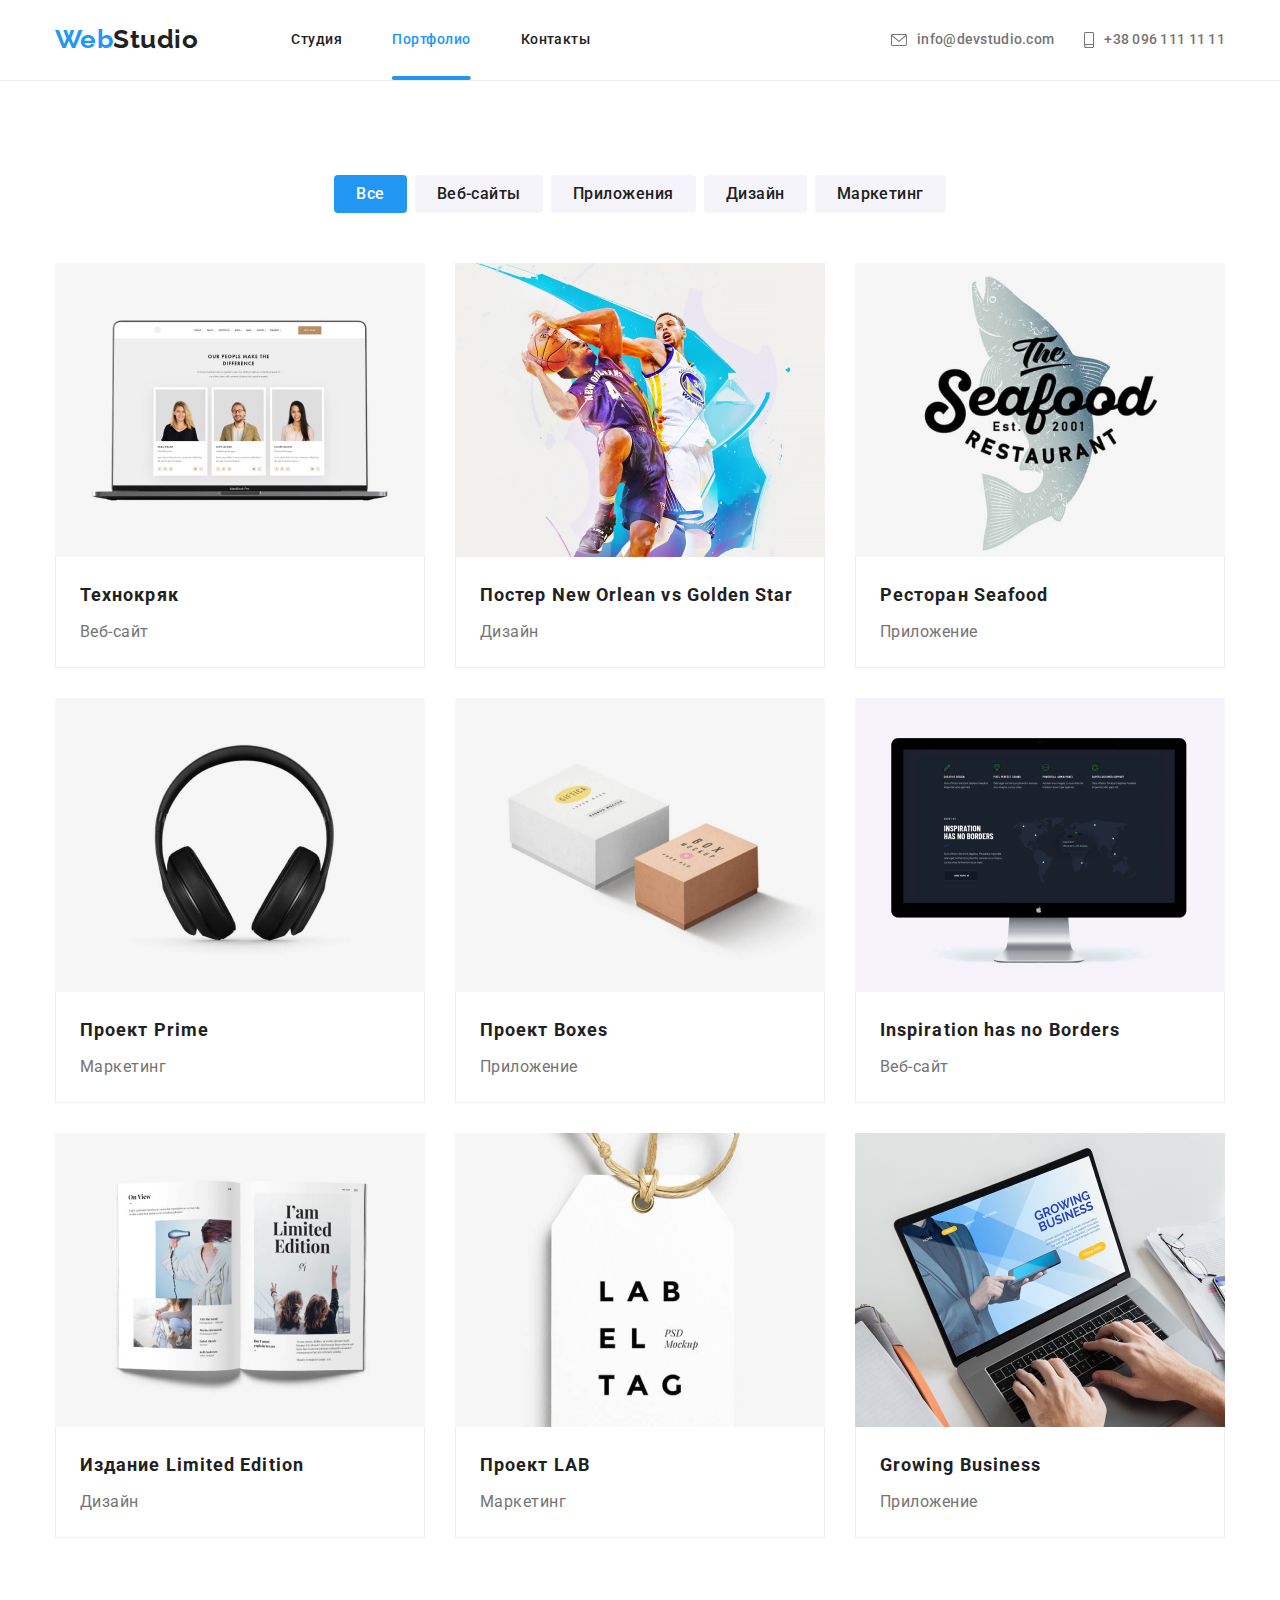
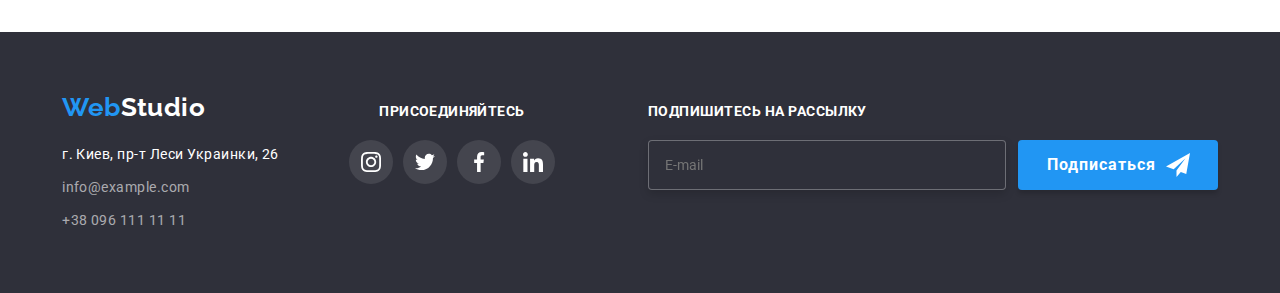
==== commit 0ca5712f: "hw 7 final" ====
--- a/portfolio.html
+++ b/portfolio.html
@@ -25,12 +25,14 @@
           >
           <ul class="site-nav">
             <li class="site-nav__item">
-              <a class="site-nav__link site-nav__current" href="./index.html"
-                >Студия</a
+              <a class="site-nav__link" href="./index.html">Студия</a>
+            </li>
+            <li class="site-nav__item">
+              <a
+                class="site-nav__link site-nav__current"
+                href="./portfolio.html"
+                >Портфолио</a
               >
-            </li>
-            <li class="site-nav__item">
-              <a class="site-nav__link" href="./portfolio.html">Портфолио</a>
             </li>
             <li class="site-nav__item">
               <a class="site-nav__link" href="">Контакты</a>
@@ -64,21 +66,34 @@
       <section class="section filter">
         <div class="container">
           <h1 hidden>Навигация</h1>
-          <ul class="filter-btn">
-            <li class="btn">
-              <button type="button" class="current">Все</button>
-            </li>
-            <li class="btn"><button type="button">Веб-сайты</button></li>
-            <li class="btn"><button type="button">Приложения</button></li>
-            <li class="btn"><button type="button">Дизайн</button></li>
-            <li class="btn"><button type="button">Маркетинг</button></li>
+          <ul class="filter__list">
+            <li class="filter__item">
+              <button
+                type="button"
+                class="filter__button filter__button--current"
+              >
+                Все
+              </button>
+            </li>
+            <li class="filter__item">
+              <button type="button" class="filter__button">Веб-сайты</button>
+            </li>
+            <li class="filter__item">
+              <button type="button" class="filter__button">Приложения</button>
+            </li>
+            <li class="filter__item" class="filter__button">
+              <button type="button" class="filter__button">Дизайн</button>
+            </li>
+            <li class="filter__item">
+              <button type="button" class="filter__button">Маркетинг</button>
+            </li>
           </ul>
 
-          <ul class="filter-nav">
-            <li class="nav-img">
-              <article class="card">
-                <div class="overlay-system">
-                  <div class="card-thumb">
+          <ul class="nav__list">
+            <li class="nav__item">
+              <article class="card">
+                <div class="overlay-system">
+                  <div class="card__thumb">
                     <img
                       src="./images/notebook.jpg"
                       alt="notebook"
@@ -86,26 +101,26 @@
                     />
                   </div>
 
-                  <div class="overlay">
-                    <p class="overlay-text">
-                      Ресурс предлагает комплексные предложения с разным уровнем
-                      функционала и сервисов. Все это позволит посетителю
-                      получить исчерпывающие сведения о компании или частном
-                      лице.
-                    </p>
-                  </div>
-                </div>
-                <div class="card-content">
-                  <h2 class="header">Технокряк</h2>
-                  <p class="header paragrpaph">Веб-сайт</p>
-                </div>
-              </article>
-            </li>
-
-            <li class="nav-img">
-              <article class="card">
-                <div class="overlay-system">
-                  <div class="card-thumb">
+                  <div class="card__overlay">
+                    <p class="card__text">
+                      Ресурс предлагает комплексные предложения с разным уровнем
+                      функционала и сервисов. Все это позволит посетителю
+                      получить исчерпывающие сведения о компании или частном
+                      лице.
+                    </p>
+                  </div>
+                </div>
+                <div class="card__content">
+                  <h2 class="card__title">Технокряк</h2>
+                  <p class="card__label">Веб-сайт</p>
+                </div>
+              </article>
+            </li>
+
+            <li class="nav__item">
+              <article class="card">
+                <div class="overlay-system">
+                  <div class="card__thumb">
                     <img
                       src="./images/players.jpg"
                       alt="notebook"
@@ -113,26 +128,26 @@
                     />
                   </div>
 
-                  <div class="overlay">
-                    <p class="overlay-text">
-                      Ресурс предлагает комплексные предложения с разным уровнем
-                      функционала и сервисов. Все это позволит посетителю
-                      получить исчерпывающие сведения о компании или частном
-                      лице.
-                    </p>
-                  </div>
-                </div>
-                <div class="card-content">
-                  <h2 class="header">Постер New Orlean vs Golden Star</h2>
-                  <p class="header paragrpaph">Дизайн</p>
-                </div>
-              </article>
-            </li>
-
-            <li class="nav-img">
-              <article class="card">
-                <div class="overlay-system">
-                  <div class="card-thumb">
+                  <div class="card__overlay">
+                    <p class="card__text">
+                      Ресурс предлагает комплексные предложения с разным уровнем
+                      функционала и сервисов. Все это позволит посетителю
+                      получить исчерпывающие сведения о компании или частном
+                      лице.
+                    </p>
+                  </div>
+                </div>
+                <div class="card__content">
+                  <h2 class="card__title">Постер New Orlean vs Golden Star</h2>
+                  <p class="card__label">Дизайн</p>
+                </div>
+              </article>
+            </li>
+
+            <li class="nav__item">
+              <article class="card">
+                <div class="overlay-system">
+                  <div class="card__thumb">
                     <img
                       src="./images/seafood.jpg"
                       alt="notebook"
@@ -140,26 +155,26 @@
                     />
                   </div>
 
-                  <div class="overlay">
-                    <p class="overlay-text">
-                      Ресурс предлагает комплексные предложения с разным уровнем
-                      функционала и сервисов. Все это позволит посетителю
-                      получить исчерпывающие сведения о компании или частном
-                      лице.
-                    </p>
-                  </div>
-                </div>
-                <div class="card-content">
-                  <h2 class="header">Ресторан Seafood</h2>
-                  <p class="header paragrpaph">Приложение</p>
-                </div>
-              </article>
-            </li>
-
-            <li class="nav-img">
-              <article class="card">
-                <div class="overlay-system">
-                  <div class="card-thumb">
+                  <div class="card__overlay">
+                    <p class="card__text">
+                      Ресурс предлагает комплексные предложения с разным уровнем
+                      функционала и сервисов. Все это позволит посетителю
+                      получить исчерпывающие сведения о компании или частном
+                      лице.
+                    </p>
+                  </div>
+                </div>
+                <div class="card__content">
+                  <h2 class="card__title">Ресторан Seafood</h2>
+                  <p class="card__label">Приложение</p>
+                </div>
+              </article>
+            </li>
+
+            <li class="nav__item">
+              <article class="card">
+                <div class="overlay-system">
+                  <div class="card__thumb">
                     <img
                       src="./images/headphones.png"
                       alt="notebook"
@@ -167,49 +182,49 @@
                     />
                   </div>
 
-                  <div class="overlay">
-                    <p class="overlay-text">
-                      Ресурс предлагает комплексные предложения с разным уровнем
-                      функционала и сервисов. Все это позволит посетителю
-                      получить исчерпывающие сведения о компании или частном
-                      лице.
-                    </p>
-                  </div>
-                </div>
-                <div class="card-content">
-                  <h2 class="header">Проект Prime</h2>
-                  <p class="header paragrpaph">Маркетинг</p>
-                </div>
-              </article>
-            </li>
-
-            <li class="nav-img">
-              <article class="card">
-                <div class="overlay-system">
-                  <div class="card-thumb">
+                  <div class="card__overlay">
+                    <p class="card__text">
+                      Ресурс предлагает комплексные предложения с разным уровнем
+                      функционала и сервисов. Все это позволит посетителю
+                      получить исчерпывающие сведения о компании или частном
+                      лице.
+                    </p>
+                  </div>
+                </div>
+                <div class="card__content">
+                  <h2 class="card__title">Проект Prime</h2>
+                  <p class="card__label">Маркетинг</p>
+                </div>
+              </article>
+            </li>
+
+            <li class="nav__item">
+              <article class="card">
+                <div class="overlay-system">
+                  <div class="card__thumb">
                     <img src="./images/boxes.jpg" alt="notebook" width="370" />
                   </div>
 
-                  <div class="overlay">
-                    <p class="overlay-text">
-                      Ресурс предлагает комплексные предложения с разным уровнем
-                      функционала и сервисов. Все это позволит посетителю
-                      получить исчерпывающие сведения о компании или частном
-                      лице.
-                    </p>
-                  </div>
-                </div>
-                <div class="card-content">
-                  <h2 class="header">Проект Boxes</h2>
-                  <p class="header paragrpaph">Приложение</p>
-                </div>
-              </article>
-            </li>
-
-            <li class="nav-img">
-              <article class="card">
-                <div class="overlay-system">
-                  <div class="card-thumb">
+                  <div class="card__overlay">
+                    <p class="card__text">
+                      Ресурс предлагает комплексные предложения с разным уровнем
+                      функционала и сервисов. Все это позволит посетителю
+                      получить исчерпывающие сведения о компании или частном
+                      лице.
+                    </p>
+                  </div>
+                </div>
+                <div class="card__content">
+                  <h2 class="card__title">Проект Boxes</h2>
+                  <p class="card__label">Приложение</p>
+                </div>
+              </article>
+            </li>
+
+            <li class="nav__item">
+              <article class="card">
+                <div class="overlay-system">
+                  <div class="card__thumb">
                     <img
                       src="./images/inspiration.jpg"
                       alt="notebook"
@@ -217,26 +232,26 @@
                     />
                   </div>
 
-                  <div class="overlay">
-                    <p class="overlay-text">
-                      Ресурс предлагает комплексные предложения с разным уровнем
-                      функционала и сервисов. Все это позволит посетителю
-                      получить исчерпывающие сведения о компании или частном
-                      лице.
-                    </p>
-                  </div>
-                </div>
-                <div class="card-content">
-                  <h2 class="header">Inspiration has no Borders</h2>
-                  <p class="header paragrpaph">Веб-сайт</p>
-                </div>
-              </article>
-            </li>
-
-            <li class="nav-img">
-              <article class="card">
-                <div class="overlay-system">
-                  <div class="card-thumb">
+                  <div class="card__overlay">
+                    <p class="card__text">
+                      Ресурс предлагает комплексные предложения с разным уровнем
+                      функционала и сервисов. Все это позволит посетителю
+                      получить исчерпывающие сведения о компании или частном
+                      лице.
+                    </p>
+                  </div>
+                </div>
+                <div class="card__content">
+                  <h2 class="card__title">Inspiration has no Borders</h2>
+                  <p class="card__label">Веб-сайт</p>
+                </div>
+              </article>
+            </li>
+
+            <li class="nav__item">
+              <article class="card">
+                <div class="overlay-system">
+                  <div class="card__thumb">
                     <img
                       src="./images/limited.jpg"
                       alt="notebook"
@@ -244,49 +259,49 @@
                     />
                   </div>
 
-                  <div class="overlay">
-                    <p class="overlay-text">
-                      Ресурс предлагает комплексные предложения с разным уровнем
-                      функционала и сервисов. Все это позволит посетителю
-                      получить исчерпывающие сведения о компании или частном
-                      лице.
-                    </p>
-                  </div>
-                </div>
-                <div class="card-content">
-                  <h2 class="header">Издание Limited Edition</h2>
-                  <p class="header paragrpaph">Дизайн</p>
-                </div>
-              </article>
-            </li>
-
-            <li class="nav-img">
-              <article class="card">
-                <div class="overlay-system">
-                  <div class="card-thumb">
+                  <div class="card__overlay">
+                    <p class="card__text">
+                      Ресурс предлагает комплексные предложения с разным уровнем
+                      функционала и сервисов. Все это позволит посетителю
+                      получить исчерпывающие сведения о компании или частном
+                      лице.
+                    </p>
+                  </div>
+                </div>
+                <div class="card__content">
+                  <h2 class="card__title">Издание Limited Edition</h2>
+                  <p class="card__label">Дизайн</p>
+                </div>
+              </article>
+            </li>
+
+            <li class="nav__item">
+              <article class="card">
+                <div class="overlay-system">
+                  <div class="card__thumb">
                     <img src="./images/lab.jpg" alt="notebook" width="370" />
                   </div>
 
-                  <div class="overlay">
-                    <p class="overlay-text">
-                      Ресурс предлагает комплексные предложения с разным уровнем
-                      функционала и сервисов. Все это позволит посетителю
-                      получить исчерпывающие сведения о компании или частном
-                      лице.
-                    </p>
-                  </div>
-                </div>
-                <div class="card-content">
-                  <h2 class="header">Проект LAB</h2>
-                  <p class="header paragrpaph">Маркетинг</p>
-                </div>
-              </article>
-            </li>
-
-            <li class="nav-img">
-              <article class="card">
-                <div class="overlay-system">
-                  <div class="card-thumb">
+                  <div class="card__overlay">
+                    <p class="card__text">
+                      Ресурс предлагает комплексные предложения с разным уровнем
+                      функционала и сервисов. Все это позволит посетителю
+                      получить исчерпывающие сведения о компании или частном
+                      лице.
+                    </p>
+                  </div>
+                </div>
+                <div class="card__content">
+                  <h2 class="card__title">Проект LAB</h2>
+                  <p class="card__label">Маркетинг</p>
+                </div>
+              </article>
+            </li>
+
+            <li class="nav__item">
+              <article class="card">
+                <div class="overlay-system">
+                  <div class="card__thumb">
                     <img
                       src="./images/business.jpg"
                       alt="notebook"
@@ -294,18 +309,18 @@
                     />
                   </div>
 
-                  <div class="overlay">
-                    <p class="overlay-text">
-                      Ресурс предлагает комплексные предложения с разным уровнем
-                      функционала и сервисов. Все это позволит посетителю
-                      получить исчерпывающие сведения о компании или частном
-                      лице.
-                    </p>
-                  </div>
-                </div>
-                <div class="card-content">
-                  <h2 class="header">Growing Business</h2>
-                  <p class="header paragrpaph">Приложение</p>
+                  <div class="card__overlay">
+                    <p class="card__text">
+                      Ресурс предлагает комплексные предложения с разным уровнем
+                      функционала и сервисов. Все это позволит посетителю
+                      получить исчерпывающие сведения о компании или частном
+                      лице.
+                    </p>
+                  </div>
+                </div>
+                <div class="card__content">
+                  <h2 class="card__title">Growing Business</h2>
+                  <p class="card__label">Приложение</p>
                 </div>
               </article>
             </li>
--- a/css/styles.css
+++ b/css/styles.css
@@ -21,6 +21,14 @@
   max-width: 100%;
   display: block;
   height: auto;
+}
+
+.container {
+  width: 1200px;
+  padding-left: 15px;
+  padding-right: 15px;
+  margin-left: auto;
+  margin-right: auto;
 }
 /* header */
 
@@ -670,7 +678,8 @@
 
 .subscription__label {
   display: flex;
-
+  font-size: 14px;
+  line-height: 1.14;
   width: 358px;
   height: 50px;
   border: 1px solid rgba(255, 255, 255, 0.3);
@@ -681,6 +690,7 @@
   padding-left: 16px;
   margin-right: 12px;
   transition: border 250ms cubic-bezier(0.4, 0, 0.2, 1);
+  color: var(--primary-background-color);
 }
 
 .subscription__label:hover,
@@ -700,15 +710,31 @@
 /* Портфолио */
 /* фильтр */
 
-.btn {
+.filter__list {
+  display: flex;
+  justify-content: center;
+  margin-bottom: 50px;
+  margin-top: 0;
+  padding: 0;
+}
+
+.filter__item {
   margin-right: 8px;
 }
 
-.btn:last-child {
-  margin: 0;
-}
-
-.filter button {
+.filter__item:last-child {
+  margin: 0;
+}
+
+.filter__button:hover,
+.filter__button:focus {
+  color: var(--primary-background-color);
+  background-color: var(--accent-color);
+  box-shadow: 0px 3px 1px rgba(0, 0, 0, 0.1), 0px 1px 2px rgba(0, 0, 0, 0.08),
+    0px 2px 2px rgba(0, 0, 0, 0.12);
+}
+
+.filter__button {
   cursor: pointer;
   color: var(--primary-text-color);
   font-family: Roboto, sans-serif;
@@ -726,28 +752,14 @@
     box-shadow 250ms cubic-bezier(0.4, 0, 0.2, 1);
 }
 
-.filter-btn {
-  display: flex;
-  justify-content: center;
-  margin-bottom: 50px;
-  margin-top: 0;
-  padding: 0;
-}
-
-.filter-btn .current {
+.filter__button--current {
   color: var(--primary-background-color);
   background-color: var(--accent-color);
 }
 
-.filter button:hover,
-.filter button:focus {
-  color: var(--primary-background-color);
-  background-color: var(--accent-color);
-  box-shadow: 0px 3px 1px rgba(0, 0, 0, 0.1), 0px 1px 2px rgba(0, 0, 0, 0.08),
-    0px 2px 2px rgba(0, 0, 0, 0.12);
-}
-
-.filter-nav {
+/* карточки портфолио */
+
+.nav__list {
   display: flex;
   flex-wrap: wrap;
   padding-top: 94px;
@@ -757,24 +769,66 @@
   justify-content: center;
 }
 
-.filter-nav .nav-img {
+.nav__item {
   width: 370px;
   margin-right: 30px;
-}
-
-.filter-nav .nav-img:nth-child(3n) {
+  margin-bottom: 30px;
+}
+
+.nav__item:nth-child(3n) {
   margin-right: 0;
 }
 
-.nav-img:nth-last-child(-n + 3) {
+.nav__item:nth-last-child(-n + 3) {
   margin-bottom: 0;
 }
 
-.nav-img {
-  margin-bottom: 30px;
-}
-
-.filter h2 {
+.card {
+  cursor: pointer;
+  transition: box-shadow 250ms cubic-bezier(0.4, 0, 0.2, 1);
+}
+
+.card:hover,
+.card:focus {
+  box-shadow: 0px 3px 1px rgba(0, 0, 0, 0.1), 0px 1px 2px rgba(0, 0, 0, 0.08),
+    0px 2px 2px rgba(0, 0, 0, 0.12);
+}
+
+.overlay-system {
+  overflow: hidden;
+  position: relative;
+}
+
+.card__overlay {
+  position: absolute;
+  width: 100%;
+  height: 100%;
+  background-color: rgba(33, 150, 243, 0.9);
+  padding: 63px 24px;
+  transition: transform 250ms cubic-bezier(0.4, 0, 0.2, 1);
+}
+
+.card:hover .card__overlay {
+  transform: translate(0%, -100%);
+}
+
+.card__text {
+  font-family: "Roboto", sans-serif;
+  font-size: 18px;
+  line-height: 1.56;
+  letter-spacing: 0.03em;
+  color: var(--primary-background-color);
+}
+
+.card__content {
+  padding: 20px 24px;
+  border-left: 1px solid #eeeeee;
+  border-right: 1px solid #eeeeee;
+  border-bottom: 1px solid #eeeeee;
+  background-color: var(--primary-background-color);
+}
+
+.card__title {
   font-family: Roboto, sans-serif;
   font-weight: 700;
   font-size: 18px;
@@ -785,40 +839,12 @@
   margin-bottom: 4px;
 }
 
-.filter p {
+.card__label {
   font-family: Roboto;
   font-size: 16px;
   line-height: 1.88;
   color: var(--description-text-color);
   margin: 0;
-}
-
-.work {
-  padding-top: 0;
-}
-
-/* карточки портфолио */
-
-.card {
-  cursor: pointer;
-  transition: box-shadow 250ms cubic-bezier(0.4, 0, 0.2, 1);
-}
-
-.card:hover,
-.card:focus {
-  box-shadow: 0px 3px 1px rgba(0, 0, 0, 0.1), 0px 1px 2px rgba(0, 0, 0, 0.08),
-    0px 2px 2px rgba(0, 0, 0, 0.12);
-}
-
-.card-content {
-  padding: 20px 24px;
-}
-
-.card-content {
-  border-left: 1px solid #eeeeee;
-  border-right: 1px solid #eeeeee;
-  border-bottom: 1px solid #eeeeee;
-  background-color: var(--primary-background-color);
 }
 
 /* backdrop Заказать услугу */
@@ -865,7 +891,7 @@
   padding: 40px;
 }
 
-.modal b {
+.modal__title {
   font-family: "Roboto", sans-serif;
 
   font-weight: 700;
@@ -905,32 +931,6 @@
   border-color: var(--accent-color);
 }
 
-.overlay-system {
-  overflow: hidden;
-  position: relative;
-}
-
-.overlay {
-  position: absolute;
-  width: 100%;
-  height: 100%;
-  background-color: rgba(33, 150, 243, 0.9);
-  padding: 63px 24px;
-  transition: transform 250ms cubic-bezier(0.4, 0, 0.2, 1);
-}
-
-.overlay .overlay-text {
-  font-family: "Roboto", sans-serif;
-  font-size: 18px;
-  line-height: 1.56;
-  letter-spacing: 0.03em;
-  color: var(--primary-background-color);
-}
-
-.card:hover .overlay {
-  transform: translate(0%, -100%);
-}
-
 /* Форма модального окна */
 
 .modal-form {
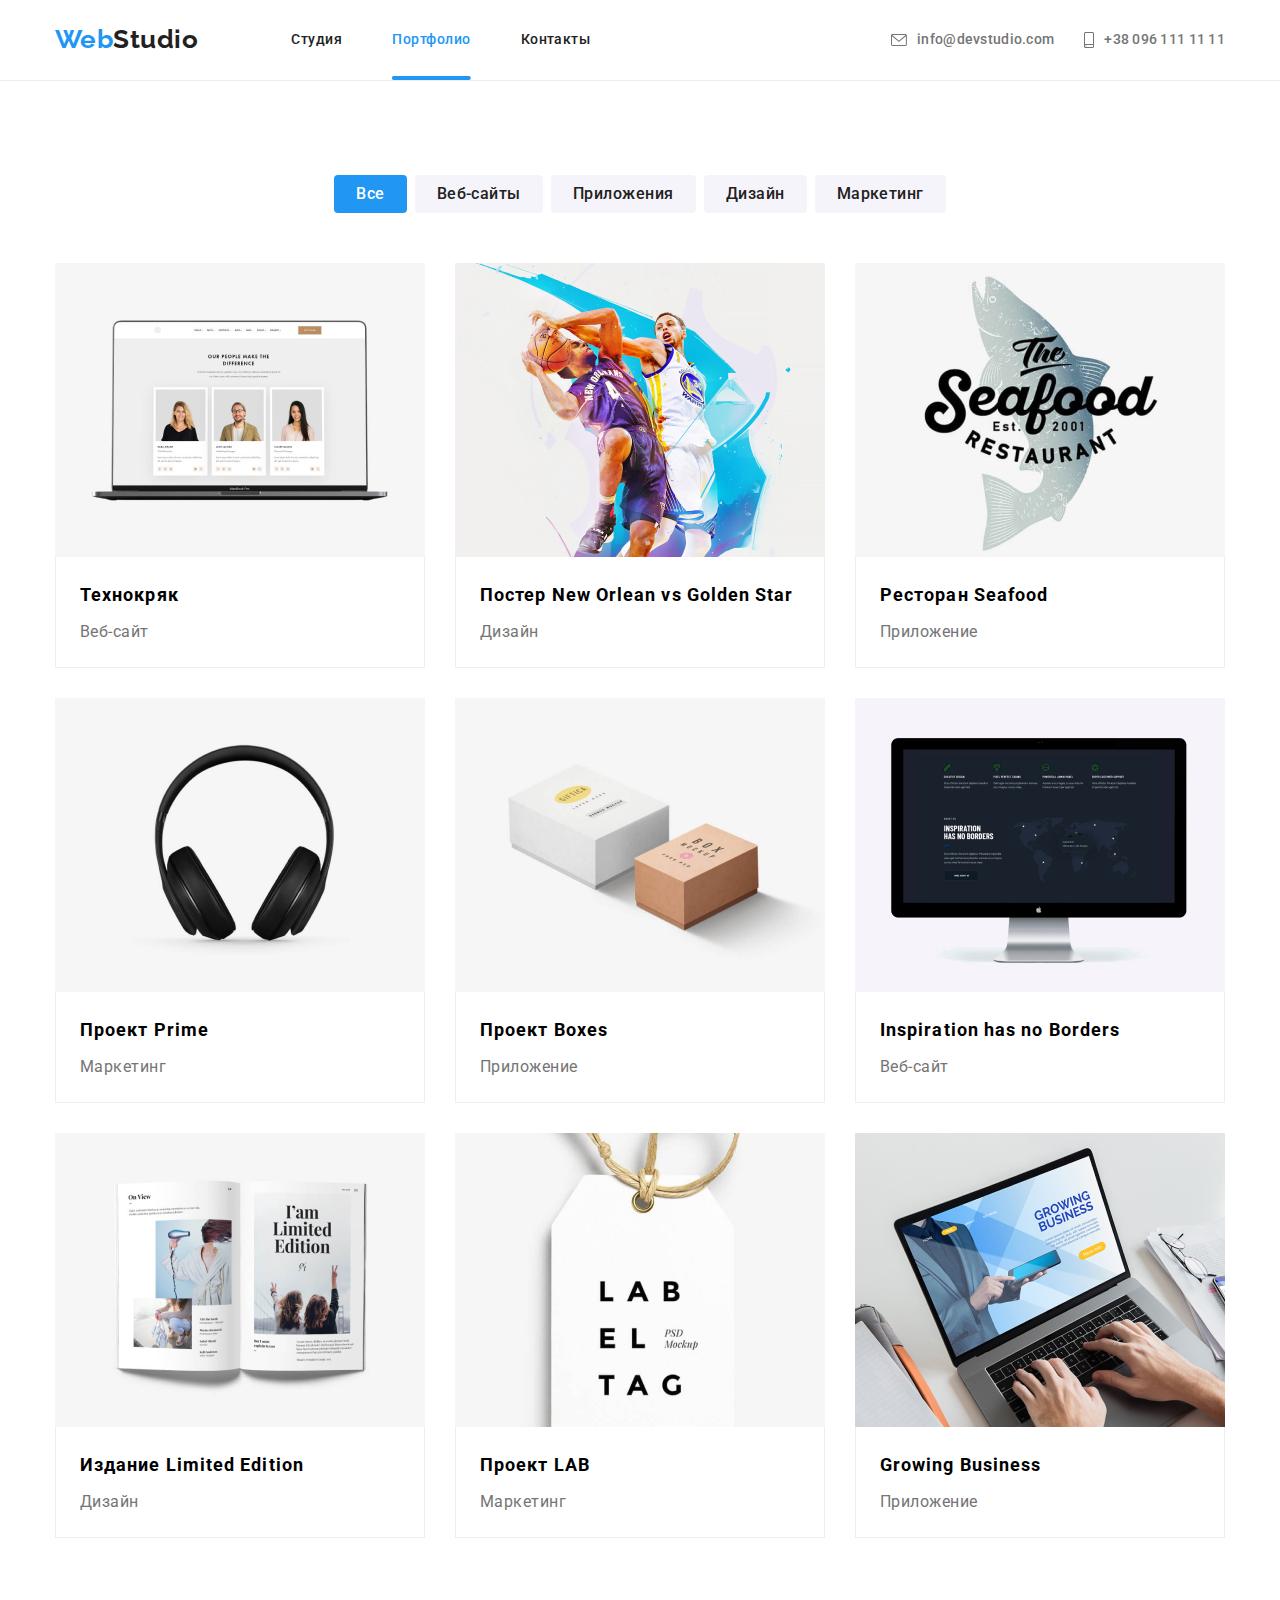
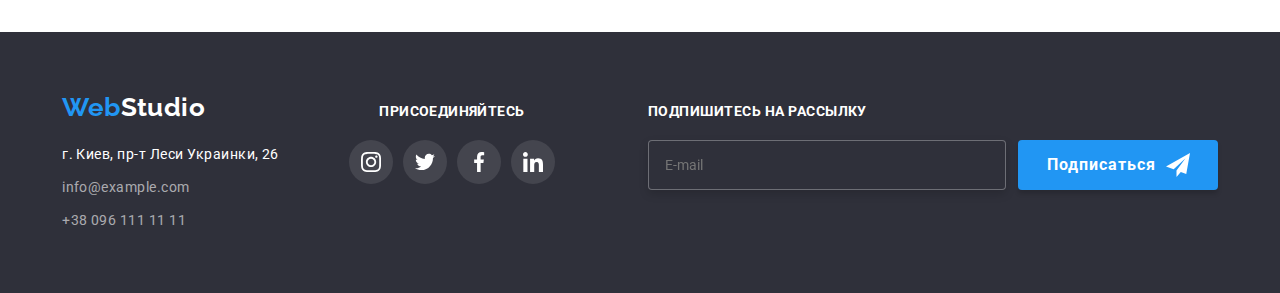
==== commit 7d021ce0: "hw 7 final" ====
--- a/portfolio.html
+++ b/portfolio.html
@@ -13,7 +13,7 @@
       rel="stylesheet"
       href="https://cdnjs.cloudflare.com/ajax/libs/modern-normalize/1.1.0/modern-normalize.min.css"
     />
-    <link rel="stylesheet" href="./css/styles.css" />
+    <link rel="stylesheet" href="./css/main.min.css" />
   </head>
   <body>
     <!-- Шапка сайта -->
--- a/css/main.min.css
+++ b/css/main.min.css
@@ -0,0 +1 @@
+body{font-family:"Roboto","Raleway",sans-serif;background-color:var(--primary-background-color);color:var(--primary-text-color);letter-spacing:.03em;margin:0}ul li{list-style:none}img{max-width:100%;display:block;height:auto}.container{width:1200px;padding-left:15px;padding-right:15px;margin-left:auto;margin-right:auto}.site-container{width:1200px;padding-left:15px;padding-right:15px;margin-left:auto;margin-right:auto}.header{border-bottom:1px solid #ececec}.header__site-container{display:-webkit-box;display:-ms-flexbox;display:flex}.main-nav{display:-webkit-box;display:-ms-flexbox;display:flex;-webkit-box-align:center;-ms-flex-align:center;align-items:center}.site-nav{display:-webkit-box;display:-ms-flexbox;display:flex;margin:0;padding:0;margin-left:93px}.site-nav__item{position:relative;margin-right:50px}.site-nav__item:last-child{margin-right:0}.site-nav__link{color:#212121;font-family:Roboto,sans-serif;font-weight:500;font-size:14px;line-height:1.14;text-decoration:none;display:block;padding-top:32px;padding-bottom:32px;-webkit-transition:color 250ms cubic-bezier(0.4, 0, 0.2, 1);transition:color 250ms cubic-bezier(0.4, 0, 0.2, 1)}.site-nav__link:hover,.site-nav__link:focus{color:#2196f3}.site-nav__current{color:#2196f3}.site-nav__current::after{position:absolute;content:"";top:100%;left:50%;-webkit-transform:translate(-50%, -100%);transform:translate(-50%, -100%);width:100%;height:4px;background-color:#2196f3;border-radius:2px}.main-nav__logo{color:#212121;font-family:Raleway,sans-serif;font-weight:700;font-size:26px;line-height:1.2;text-decoration:none;margin:0;-webkit-transition:color 250ms cubic-bezier(0.4, 0, 0.2, 1);transition:color 250ms cubic-bezier(0.4, 0, 0.2, 1)}.main-nav__logo:hover,.main-nav__logo:focus{color:#2196f3}.main-nav__label{color:#2196f3}.auth-nav{display:-webkit-box;display:-ms-flexbox;display:flex;margin-left:auto;margin-bottom:0;margin-top:0;-webkit-box-align:center;-ms-flex-align:center;align-items:center;padding:0}.auth-nav__icon{margin-right:10px;text-align:center;-webkit-box-pack:center;-ms-flex-pack:center;justify-content:center}.auth-nav__item{margin-right:30px}.auth-nav__item:last-child{margin:0}.auth-nav__link{color:#757575;font-family:Roboto,sans-serif;font-weight:500;font-size:14px;line-height:1.14;letter-spacing:.02em;text-decoration:none;display:-webkit-box;display:-ms-flexbox;display:flex;-webkit-box-align:center;-ms-flex-align:center;align-items:center;fill:#757575;padding-top:32px;padding-bottom:32px;-webkit-transition:color 250ms cubic-bezier(0.4, 0, 0.2, 1),fill 250ms cubic-bezier(0.4, 0, 0.2, 1);transition:color 250ms cubic-bezier(0.4, 0, 0.2, 1),fill 250ms cubic-bezier(0.4, 0, 0.2, 1)}.auth-nav__link:hover,.auth-nav__link:focus{color:#2196f3;fill:#2196f3}.section{padding-top:94px;padding-bottom:94px;margin-right:auto;margin-left:auto}.hero{text-align:center;max-width:1600px;padding-top:200px;padding-bottom:200px;background-color:#2f303a;background-position:center;background-size:cover;background-repeat:no-repeat;background-image:-webkit-gradient(linear, left top, left bottom, color-stop(100%, rgba(47, 48, 58, 0.4)), to(rgba(47, 48, 58, 0.4))),url(../images/hero.jpg);background-image:linear-gradient(rgba(47, 48, 58, 0.4) 100%, rgba(47, 48, 58, 0.4) 100%),url(../images/hero.jpg)}.hero__title{font-family:Roboto,sans-serif;font-weight:900;font-size:44px;line-height:1.36;text-align:center;letter-spacing:.06em;text-transform:uppercase;color:#fff;margin:0;margin-bottom:30px}.hero__button{cursor:pointer;color:#fff;background-color:#2196f3;font-family:Roboto,sans-serif;font-weight:700;font-size:16px;line-height:1.88;display:inline-block;letter-spacing:.06em;padding:10px 32px;border-radius:4px;border:none;text-align:center;-webkit-transition:background-color 250ms cubic-bezier(0.4, 0, 0.2, 1);transition:background-color 250ms cubic-bezier(0.4, 0, 0.2, 1)}.hero__button:hover,.hero__button:focus{background-color:#188ce8}.peculiarities{font-family:Roboto,sans-serif}.peculiarities__list{margin:0;padding:0;display:-webkit-box;display:-ms-flexbox;display:flex}.peculiarities__item{margin-right:30px}.peculiarities__item:last-child{margin:0}.peculiarities__icon{display:-webkit-box;display:-ms-flexbox;display:flex;-webkit-box-align:center;-ms-flex-align:center;align-items:center;-webkit-box-pack:center;-ms-flex-pack:center;justify-content:center;width:270px;height:120px;text-align:center;margin-bottom:30px;background-color:#f5f4fa;border-radius:4px}.peculiarities__title{font-family:Roboto,sans-serif;font-weight:700;font-size:14px;line-height:1.14;text-transform:uppercase;margin:0;margin-bottom:10px}.peculiarities__text{color:#757575;font-size:14px;line-height:1.71;margin:0;width:270px}.areas-work{padding-top:0}.section__title{font-family:Roboto,sans-serif;font-weight:700;font-size:36px;line-height:1.17;margin:0;margin-bottom:50px;text-align:center;color:#212121}.areas-work__list{margin:0;padding:0;display:-webkit-box;display:-ms-flexbox;display:flex}.areas-work__item{width:370px;margin-right:30px;position:relative}.areas-work__item:last-child{margin-right:0}.areas-work__name{position:absolute;width:100%;height:70px;bottom:0;left:0;margin:0;color:#fff;text-align:center;font-family:"Roboto",sans-serif;font-weight:700;font-size:14px;line-height:1.14;padding-bottom:27px;padding-top:27px;text-transform:uppercase;background-color:rgba(47,48,58,.8)}.team{background:#f5f4fa}.team__list{display:-webkit-box;display:-ms-flexbox;display:flex;margin:0;padding:0}.team__item{margin-right:30px}.team__item:last-child{margin-right:0}.cards-set{-webkit-box-shadow:0px 1px 3px rgba(0,0,0,.12),0px 1px 1px rgba(0,0,0,.14),0px 2px 1px rgba(0,0,0,.2);box-shadow:0px 1px 3px rgba(0,0,0,.12),0px 1px 1px rgba(0,0,0,.14),0px 2px 1px rgba(0,0,0,.2);padding:0;background-color:#fff;border-radius:0px 0px 4px 4px;padding-bottom:30px}.cards-thumb{margin-bottom:30px}.cards-content__title{font-family:Roboto,sans-serif;font-weight:500;font-size:16px;line-height:1.18;margin:0;text-align:center;margin-bottom:10px}.cards-content__name{font-size:16px;line-height:1.18;color:#757575;margin:0;text-align:center;margin-bottom:16px}.socials-list{display:-webkit-box;display:-ms-flexbox;display:flex;text-align:center;-webkit-box-align:center;-ms-flex-align:center;align-items:center;-webkit-box-pack:center;-ms-flex-pack:center;justify-content:center;margin:0;padding:0}.socials-list__item{margin-right:10px;padding:0;border-radius:50%;text-align:center;-webkit-box-align:center;-ms-flex-align:center;align-items:center;-webkit-box-pack:center;-ms-flex-pack:center;justify-content:center}.socials-list__item:last-child{margin-right:0}.socials-list__link{width:44px;height:44px;display:-webkit-box;display:-ms-flexbox;display:flex;text-align:center;-webkit-box-align:center;-ms-flex-align:center;align-items:center;-webkit-box-pack:center;-ms-flex-pack:center;justify-content:center;border-radius:50%;color:#afb1b8;-webkit-transition:background-color 250ms cubic-bezier(0.4, 0, 0.2, 1),color 250ms cubic-bezier(0.4, 0, 0.2, 1);transition:background-color 250ms cubic-bezier(0.4, 0, 0.2, 1),color 250ms cubic-bezier(0.4, 0, 0.2, 1);fill:currentColor}.socials-list__link:hover,.socials-list__link:focus{background-color:#188ce8;color:#fff}.socials-links{display:inline-block;margin-right:93px;text-align:center}.socials-links__join{color:#fff;font-family:"Roboto",sans-serif;font-weight:700;font-size:14px;line-height:1.14;letter-spacing:.03em;text-transform:uppercase;text-align:center;margin:0;margin-bottom:20px;padding:0}.socials-links__list{display:-webkit-box;display:-ms-flexbox;display:flex;text-align:center;-webkit-box-pack:center;-ms-flex-pack:center;justify-content:center;padding:0;margin:0}.socials-links__link{display:-webkit-box;display:-ms-flexbox;display:flex;width:44px;height:44px;display:flex;text-align:center;-webkit-box-align:center;-ms-flex-align:center;align-items:center;-webkit-box-pack:center;-ms-flex-pack:center;justify-content:center;border-radius:50%;color:#fff;background-color:rgba(255,255,255,.1);-webkit-transition:background-color 250ms cubic-bezier(0.4, 0, 0.2, 1);transition:background-color 250ms cubic-bezier(0.4, 0, 0.2, 1);fill:currentColor}.socials-links__item{margin-right:10px;text-align:center;-webkit-box-align:center;-ms-flex-align:center;align-items:center;-webkit-box-pack:center;-ms-flex-pack:center;justify-content:center}.socials-links__item:last-child{margin:0}.socials-links__link:hover,.socials-links__link:focus{background-color:#188ce8;color:#fff}.clients__list{margin:0;padding:0;display:-webkit-box;display:-ms-flexbox;display:flex;text-align:center;-webkit-box-align:center;-ms-flex-align:center;align-items:center;-webkit-box-pack:center;-ms-flex-pack:center;justify-content:center}.clients__item{margin-right:30px;display:-webkit-box;display:-ms-flexbox;display:flex;-webkit-box-align:center;-ms-flex-align:center;align-items:center;-webkit-box-pack:center;-ms-flex-pack:center;justify-content:center;width:170px}.clients__item:last-child{margin:0}.clients__link:hover,.clients__link:focus{color:#2196f3;border:1px solid #2196f3}.clients__link{display:-webkit-box;display:-ms-flexbox;display:flex;width:170px;height:92px;border:1px solid #afb1b8;color:#afb1b8;text-align:center;-webkit-box-align:center;-ms-flex-align:center;align-items:center;-webkit-box-pack:center;-ms-flex-pack:center;justify-content:center;border-radius:4px;-webkit-transition:color 250ms cubic-bezier(0.4, 0, 0.2, 1),border-color 250ms cubic-bezier(0.4, 0, 0.2, 1);transition:color 250ms cubic-bezier(0.4, 0, 0.2, 1),border-color 250ms cubic-bezier(0.4, 0, 0.2, 1);fill:currentColor}.footer{background-color:#2f303a;padding:60px 0}.footer-container{display:-webkit-box;display:-ms-flexbox;display:flex;-webkit-box-orient:horizontal;-webkit-box-direction:normal;-ms-flex-direction:row;flex-direction:row;-webkit-box-align:baseline;-ms-flex-align:baseline;align-items:baseline;-webkit-box-pack:center;-ms-flex-pack:center;justify-content:center}.footer-contact{margin-right:70px}.footer-contact__logo{font-family:Raleway,sans-serif;min-width:145px;font-weight:700;font-size:26px;line-height:1.19;text-decoration:none;color:#fff;display:inline-block;margin-bottom:20px;-webkit-transition:color 250ms cubic-bezier(0.4, 0, 0.2, 1);transition:color 250ms cubic-bezier(0.4, 0, 0.2, 1)}.footer-contact__logo:hover,.footer-contact__logo:focus{color:#2196f3}.footer-contact__span{color:#2196f3}.footer-contact__location{font-size:14px;line-height:1.71;color:#fff;font-style:normal}.footer-contact__list{margin:0;padding:0}.footer-contact__item{margin-bottom:9px}.footer-contact__item:last-child{margin-bottom:0}.footer-contact__connection{font-family:Roboto,sans-serif;font-size:14px;line-height:1.71;color:rgba(255,255,255,.6);text-decoration:none;font-style:normal;-webkit-transition:color 250ms cubic-bezier(0.4, 0, 0.2, 1);transition:color 250ms cubic-bezier(0.4, 0, 0.2, 1)}.footer-contact__connection:hover,.footer-contact__connection:focus{color:#2196f3}.form-footer{display:inline-block;-webkit-box-align:center;-ms-flex-align:center;align-items:center;-webkit-box-pack:center;-ms-flex-pack:center;justify-content:center}.form-footer__name{font-family:"Roboto",sans-serif;font-weight:700;font-size:14px;line-height:1.14;text-transform:uppercase;color:#fff;margin:0;margin-bottom:20px}.subscription{display:-webkit-box;display:-ms-flexbox;display:flex}.subscription__btn{font-family:"Roboto",sans-serif;display:-webkit-box;display:-ms-flexbox;display:flex;font-weight:700;font-size:16px;line-height:1.9;width:200px;height:50px;color:#fff;padding-left:29px;padding-right:62px;padding-top:10px;padding-bottom:10px;background-color:#2196f3;border:none;border-radius:4px;letter-spacing:.06em;-webkit-box-shadow:0px 4px 4px rgba(0,0,0,.15);box-shadow:0px 4px 4px rgba(0,0,0,.15);position:relative;text-align:center;cursor:pointer;-webkit-transition:background-color 250ms cubic-bezier(0.4, 0, 0.2, 1);transition:background-color 250ms cubic-bezier(0.4, 0, 0.2, 1);margin:0;-webkit-box-align:center;-ms-flex-align:center;align-items:center;-webkit-box-pack:center;-ms-flex-pack:center;justify-content:center}.subscription__btn:hover,.subscription__btn:focus{background-color:#188ce8}.subscription__label{display:-webkit-box;display:-ms-flexbox;display:flex;font-size:14px;line-height:1.14;width:358px;height:50px;border:1px solid rgba(255,255,255,.3);-webkit-filter:drop-shadow(0px 4px 4px rgba(0, 0, 0, 0.15));filter:drop-shadow(0px 4px 4px rgba(0, 0, 0, 0.15));border-radius:4px;background-color:#2f303a;outline:none;padding-left:16px;margin-right:12px;-webkit-transition:border 250ms cubic-bezier(0.4, 0, 0.2, 1);transition:border 250ms cubic-bezier(0.4, 0, 0.2, 1);color:#fff}.subscription__label:hover,.subscription__label:focus{border:1px solid #188ce8}.subscription__label:focus{outline:1px solid #188ce8}.subscription__icon{position:absolute;right:28px;top:13px}.backdrop{position:fixed;top:0;left:0;width:100%;height:100%;background-color:rgba(0,0,0,.2);opacity:1;-webkit-transition:opacity 500ms cubic-bezier(0.4, 0, 0.2, 1);transition:opacity 500ms cubic-bezier(0.4, 0, 0.2, 1)}.backdrop.is-hidden{pointer-events:none;opacity:0;visibility:visible}.backdrop.is-hidden .modal{-webkit-transform:translate(-50%, -50%) scale(1.1);transform:translate(-50%, -50%) scale(1.1)}.modal{display:-webkit-box;display:-ms-flexbox;display:flex;-webkit-box-align:center;-ms-flex-align:center;align-items:center;position:absolute;top:50%;left:50%;-webkit-transform:translate(-50%, -50%) scale(1);transform:translate(-50%, -50%) scale(1);width:528px;height:581px;background-color:#fff;-webkit-box-shadow:0px 1px 3px rgba(0,0,0,.12),0px 1px 1px rgba(0,0,0,.14),0px 2px 1px rgba(0,0,0,.2);box-shadow:0px 1px 3px rgba(0,0,0,.12),0px 1px 1px rgba(0,0,0,.14),0px 2px 1px rgba(0,0,0,.2);border-radius:4px;-webkit-transition:-webkit-transform 500ms cubic-bezier(0.4, 0, 0.2, 1);transition:-webkit-transform 500ms cubic-bezier(0.4, 0, 0.2, 1);transition:transform 500ms cubic-bezier(0.4, 0, 0.2, 1);transition:transform 500ms cubic-bezier(0.4, 0, 0.2, 1), -webkit-transform 500ms cubic-bezier(0.4, 0, 0.2, 1);text-align:center;padding:40px}.modal__title{font-family:"Roboto",sans-serif;font-weight:700;font-size:20px;line-height:1.15;margin-bottom:12px;letter-spacing:.03em}.modal-form{margin:0;width:448px;height:40px;outline:none;-webkit-transition:border 250ms cubic-bezier(0.4, 0, 0.2, 1);transition:border 250ms cubic-bezier(0.4, 0, 0.2, 1)}.sign-form{display:-webkit-box;display:-ms-flexbox;display:flex;-webkit-box-orient:vertical;-webkit-box-direction:normal;-ms-flex-direction:column;flex-direction:column;-webkit-box-align:center;-ms-flex-align:center;align-items:center;text-align:left;font-family:"Roboto",sans-serif;font-style:normal;font-weight:400;font-size:12px;line-height:1.16;letter-spacing:.01em}.sign-form textarea{margin:0;width:448px;height:120px;resize:none;-webkit-transition:border 250ms cubic-bezier(0.4, 0, 0.2, 1);transition:border 250ms cubic-bezier(0.4, 0, 0.2, 1)}.sign-form textarea{font-family:"Roboto",sans-serif;margin:0;font-size:14px;line-height:1.14;letter-spacing:.01em;padding:12px 16px;border:1px solid rgba(33,33,33,.2);border-radius:4px;outline:none}.sign-in label{position:relative}.form-item{display:-webkit-box;display:-ms-flexbox;display:flex;-webkit-box-orient:vertical;-webkit-box-direction:normal;-ms-flex-direction:column;flex-direction:column;width:100%;margin-bottom:10px}.form-item--last{margin-bottom:20px}.sign-in input{margin:0;padding:12px 12px 12px 42px;border:1px solid rgba(33,33,33,.2);border-radius:4px}.modal-icons{position:absolute;top:30px;left:12px;color:#2196f3;-webkit-transition:fill 250ms cubic-bezier(0.4, 0, 0.2, 1);transition:fill 250ms cubic-bezier(0.4, 0, 0.2, 1)}.sign-in{-webkit-box-align:center;-ms-flex-align:center;align-items:center;display:-webkit-box;display:-ms-flexbox;display:flex;-webkit-box-orient:vertical;-webkit-box-direction:normal;-ms-flex-direction:column;flex-direction:column;font-family:"Roboto",sans-serif;font-size:12px;line-height:1.6;letter-spacing:.01em;color:#757575}.form-field{font-family:"Roboto",sans-serif;font-size:14px;line-height:1.71;letter-spacing:.03em;text-align:center;color:#757575}.container-btn{text-align:center}.accept-button{text-align:center;padding:0;margin-right:0;margin-top:30px;width:200px;height:50px;color:#fff;background-color:#2196f3;font-family:"Roboto",sans-serif;font-weight:700;font-size:16px;line-height:1.88;letter-spacing:.06em;border:none;-webkit-box-shadow:0px 4px 4px rgba(0,0,0,.15);box-shadow:0px 4px 4px rgba(0,0,0,.15);border-radius:4px;cursor:pointer;-webkit-transition:background-color 250ms cubic-bezier(0.4, 0, 0.2, 1);transition:background-color 250ms cubic-bezier(0.4, 0, 0.2, 1)}.accept-button:hover,.accept-button:focus{background-color:#188ce8}.form-item ::-webkit-input-placeholder{color:rgba(117,117,117,.5)}.form-item ::-moz-placeholder{color:rgba(117,117,117,.5)}.form-item :-ms-input-placeholder{color:rgba(117,117,117,.5)}.form-item ::-ms-input-placeholder{color:rgba(117,117,117,.5)}.form-item ::placeholder{color:rgba(117,117,117,.5)}.sign-form textarea:hover{border:1px solid #2196f3}.sign-form textarea:focus{border:1px solid #2196f3;outline:1px solid #2196f3}.form-item:hover .modal-icons{fill:#2196f3}.form-item:hover .modal-form{border:1px solid #2196f3}.modal-form:focus+.modal-icons{fill:#2196f3}.modal-form:focus{border:1px solid #2196f3;outline:1px solid #2196f3}.mail-form:focus{outline:1px solid #2196f3;color:#fff;font-family:"Roboto",sans-serif;font-weight:400;font-size:14px;line-height:1.14;letter-spacing:.03em}.policy input{border:none;outline:none}.policy{font-family:"Roboto",sans-serif;font-size:14px;line-height:1.71;letter-spacing:.03em;color:#757575;border:none;outline:none}.policy-link{color:#2196f3;margin-left:4px}.checkbox{position:absolute;width:1px;height:1px;margin:-1px;border:0;padding:0;white-space:nowrap;-webkit-clip-path:inset(100%);clip-path:inset(100%);clip:rect(0 0 0 0);overflow:hidden}.icon-checkbox{content:"";display:inline-block;width:16px;height:15px;border:2px solid #212121;border-radius:2px;-webkit-transition:border-color 250ms cubic-bezier(0.4, 0, 0.2, 1);transition:border-color 250ms cubic-bezier(0.4, 0, 0.2, 1);margin-right:7px}.checkbox:checked+.icon-checkbox{background-color:#2196f3;background-image:url(../images/accept-icon.svg);background-size:contain;background-origin:border-box;border-color:#2196f3}.policy{display:-webkit-box;display:-ms-flexbox;display:flex;cursor:pointer;-webkit-box-align:center;-ms-flex-align:center;align-items:center;-webkit-box-pack:center;-ms-flex-pack:center;justify-content:center}.policy:hover .icon-checkbox{border-color:#2196f3}.mail-form:focus{outline:1px solid #2196f3;color:#fff;font-family:"Roboto",sans-serif;font-weight:400;font-size:14px;line-height:1.14;letter-spacing:.03em}.modal-close{cursor:pointer;position:absolute;top:8px;right:8px;width:30px;height:30px;border:1px solid rgba(0,0,0,.1);border-radius:50%;background-color:#fff;color:#000;-webkit-transition:color 250ms cubic-bezier(0.4, 0, 0.2, 1),border-color 250ms cubic-bezier(0.4, 0, 0.2, 1);transition:color 250ms cubic-bezier(0.4, 0, 0.2, 1),border-color 250ms cubic-bezier(0.4, 0, 0.2, 1);padding:0}.modal-icon{position:absolute;top:50%;left:50%;-webkit-transform:translate(-50%, -50%);transform:translate(-50%, -50%);fill:currentColor}.modal-close:hover,.modal-close:focus{color:#2196f3;border-color:#2196f3}.filter__list{display:-webkit-box;display:-ms-flexbox;display:flex;-webkit-box-pack:center;-ms-flex-pack:center;justify-content:center;margin-bottom:50px;margin-top:0;padding:0}.filter__item{margin-right:8px}.filter__item:last-child{margin:0}.filter__button:hover,.filter__button:focus{color:#fff;background-color:#2196f3;-webkit-box-shadow:0px 3px 1px rgba(0,0,0,.1),0px 1px 2px rgba(0,0,0,.08),0px 2px 2px rgba(0,0,0,.12);box-shadow:0px 3px 1px rgba(0,0,0,.1),0px 1px 2px rgba(0,0,0,.08),0px 2px 2px rgba(0,0,0,.12)}.filter__button{cursor:pointer;color:#212121;font-family:Roboto,sans-serif;font-weight:500;font-size:16px;line-height:1.62;padding:6px 22px;border:none;border-radius:4px;background-color:#f5f4fa;text-align:center;letter-spacing:.03em;-webkit-transition:color 250ms cubic-bezier(0.4, 0, 0.2, 1),background-color 250ms cubic-bezier(0.4, 0, 0.2, 1),-webkit-box-shadow 250ms cubic-bezier(0.4, 0, 0.2, 1);transition:color 250ms cubic-bezier(0.4, 0, 0.2, 1),background-color 250ms cubic-bezier(0.4, 0, 0.2, 1),-webkit-box-shadow 250ms cubic-bezier(0.4, 0, 0.2, 1);transition:color 250ms cubic-bezier(0.4, 0, 0.2, 1),background-color 250ms cubic-bezier(0.4, 0, 0.2, 1),box-shadow 250ms cubic-bezier(0.4, 0, 0.2, 1);transition:color 250ms cubic-bezier(0.4, 0, 0.2, 1),background-color 250ms cubic-bezier(0.4, 0, 0.2, 1),box-shadow 250ms cubic-bezier(0.4, 0, 0.2, 1),-webkit-box-shadow 250ms cubic-bezier(0.4, 0, 0.2, 1)}.filter__button--current{color:#fff;background-color:#2196f3}.nav__list{display:-webkit-box;display:-ms-flexbox;display:flex;-ms-flex-wrap:wrap;flex-wrap:wrap;padding-top:94px;padding-bottom:94px;margin:0;padding:0;-webkit-box-pack:center;-ms-flex-pack:center;justify-content:center}.nav__item{width:370px;margin-right:30px;margin-bottom:30px}.nav__item:nth-child(3n){margin-right:0}.nav__item:nth-last-child(-n+3){margin-bottom:0}.card{cursor:pointer;-webkit-transition:-webkit-box-shadow 250ms cubic-bezier(0.4, 0, 0.2, 1);transition:-webkit-box-shadow 250ms cubic-bezier(0.4, 0, 0.2, 1);transition:box-shadow 250ms cubic-bezier(0.4, 0, 0.2, 1);transition:box-shadow 250ms cubic-bezier(0.4, 0, 0.2, 1), -webkit-box-shadow 250ms cubic-bezier(0.4, 0, 0.2, 1)}.card:hover,.card:focus{-webkit-box-shadow:0px 3px 1px rgba(0,0,0,.1),0px 1px 2px rgba(0,0,0,.08),0px 2px 2px rgba(0,0,0,.12);box-shadow:0px 3px 1px rgba(0,0,0,.1),0px 1px 2px rgba(0,0,0,.08),0px 2px 2px rgba(0,0,0,.12)}.overlay-system{overflow:hidden;position:relative}.card__overlay{position:absolute;width:100%;height:100%;background-color:rgba(33,150,243,.9);padding:63px 24px;-webkit-transition:-webkit-transform 250ms cubic-bezier(0.4, 0, 0.2, 1);transition:-webkit-transform 250ms cubic-bezier(0.4, 0, 0.2, 1);transition:transform 250ms cubic-bezier(0.4, 0, 0.2, 1);transition:transform 250ms cubic-bezier(0.4, 0, 0.2, 1), -webkit-transform 250ms cubic-bezier(0.4, 0, 0.2, 1)}.card:hover .card__overlay{-webkit-transform:translate(0%, -100%);transform:translate(0%, -100%)}.card__text{font-family:"Roboto",sans-serif;font-size:18px;line-height:1.56;letter-spacing:.03em;color:#fff}.card__content{padding:20px 24px;border-left:1px solid #eee;border-right:1px solid #eee;border-bottom:1px solid #eee;background-color:#fff}.card__title{font-family:Roboto,sans-serif;font-weight:700;font-size:18px;line-height:2;letter-spacing:.06em;margin:0;padding:0;margin-bottom:4px}.card__label{font-family:Roboto;font-size:16px;line-height:1.88;color:#757575;margin:0}/*# sourceMappingURL=main.min.css.map */